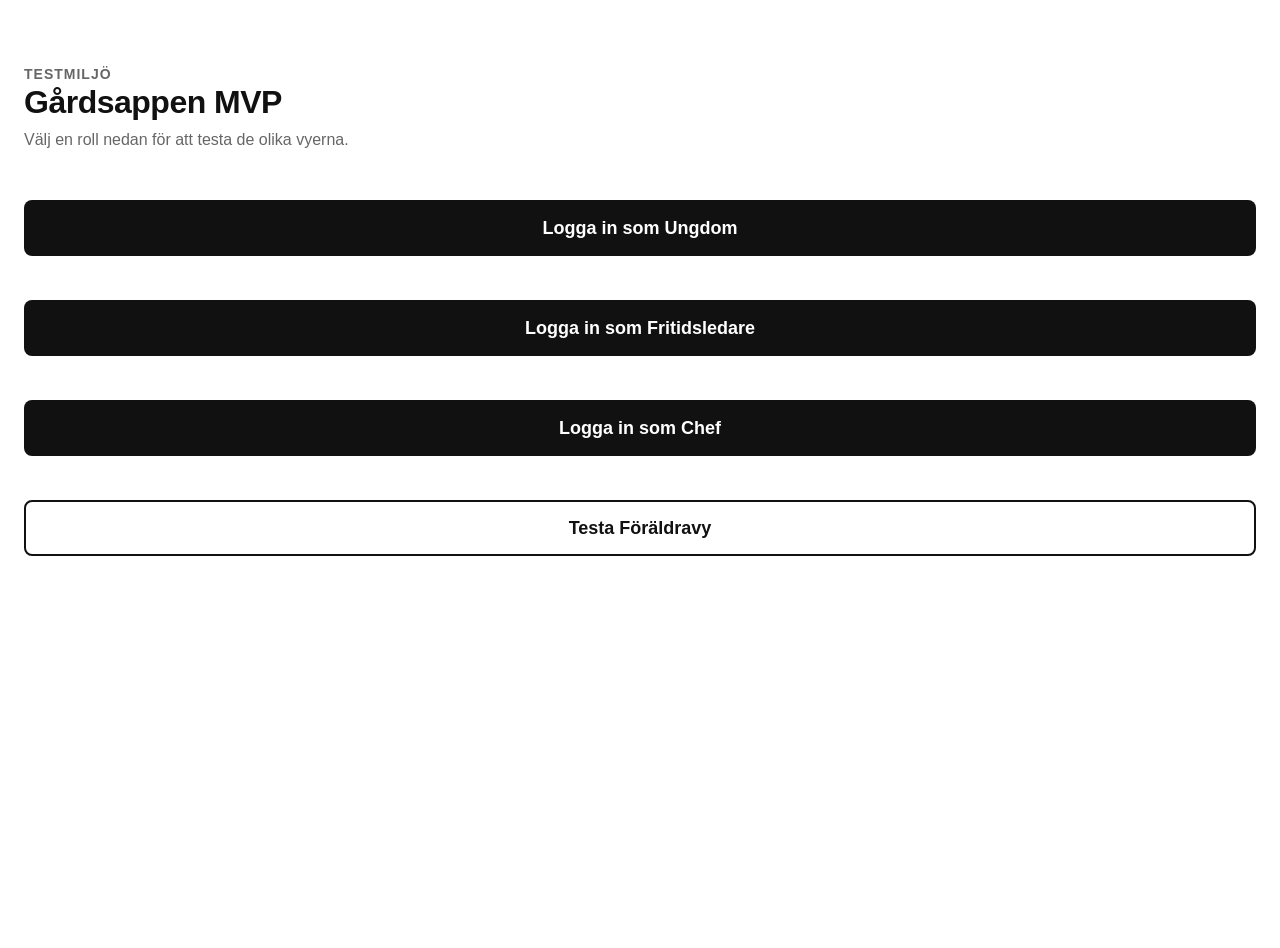
==== demo.html @ 5301cd25 "Update print statement from 'Hello' to 'Goodbye'" ====
<!DOCTYPE html>
<html lang="sv">
<head>
    <meta charset="UTF-8">
    <meta name="viewport" content="width=device-width, initial-scale=1.0, maximum-scale=1.0, user-scalable=no">
    <title>Gårdsappen MVP</title>
    <style>
        /* ==========================================================================
           GRUNDLÄGGANDE RESET OCH TYPOGRAFI (Mattias Handley UX)
           ========================================================================== */
        * {
            box-sizing: border-box;
            margin: 0;
            padding: 0;
            font-family: -apple-system, BlinkMacSystemFont, "Segoe UI", Roboto, Helvetica, Arial, sans-serif;
        }

        body {
            background-color: #ffffff;
            color: #111111;
            padding: 24px;
            -webkit-font-smoothing: antialiased;
            overflow-x: hidden;
        }

        /* Visningshantering */
        .view {
            display: none;
            flex-direction: column;
            gap: 32px;
            min-height: 100vh;
            padding-bottom: 60px;
        }
        .view.active {
            display: flex;
            animation: fadeIn 0.3s ease;
        }
        .hidden {
            display: none !important;
        }

        @keyframes fadeIn {
            from { opacity: 0; transform: translateY(10px); }
            to { opacity: 1; transform: translateY(0); }
        }

        /* Typografi */
        h1 { font-size: 32px; font-weight: 800; letter-spacing: -0.5px; margin-bottom: 8px; line-height: 1.1; }
        h2 { font-size: 20px; font-weight: 700; margin-bottom: 16px; border-bottom: 2px solid #eeeeee; padding-bottom: 8px; }
        h3 { font-size: 18px; font-weight: 700; margin-bottom: 8px; }
        .subtitle { font-size: 14px; color: #666666; text-transform: uppercase; letter-spacing: 1px; font-weight: 600; }
        .text-red { color: #d32f2f; }
        p { line-height: 1.5; }

        /* ==========================================================================
           KOMPONENTER (Knappar, Kort, Piller, Inputs)
           ========================================================================== */
        /* Knappar (Min 48px) */
        .btn {
            width: 100%;
            min-height: 56px;
            font-size: 18px;
            font-weight: 700;
            border-radius: 8px;
            cursor: pointer;
            display: inline-flex;
            align-items: center;
            justify-content: center;
            border: none;
            transition: transform 0.1s;
            margin-bottom: 12px;
        }
        .btn:active { transform: scale(0.98); }
        .btn:disabled { opacity: 0.5; cursor: not-allowed; }
        
        .btn-primary { background-color: #111111; color: #ffffff; }
        .btn-secondary { background-color: transparent; color: #111111; border: 2px solid #111111; }
        .btn-emergency { background-color: #d32f2f; color: #ffffff; min-height: 80px; font-size: 24px; font-weight: 800; letter-spacing: 1px; border-radius: 12px; }
        .btn-small { min-height: 40px; width: auto; padding: 0 16px; font-size: 14px; margin-bottom: 0; }
        .btn-back { background: none; border: none; color: #666; font-size: 14px; font-weight: 700; cursor: pointer; text-align: left; padding: 8px 0; margin-bottom: -16px; min-height: auto; width: auto; display: inline-block; }

        /* Formulär & Inputs */
        .input {
            width: 100%;
            min-height: 56px;
            padding: 0 16px;
            font-size: 16px;
            background-color: #f5f5f5;
            border: none;
            border-radius: 8px;
            margin-bottom: 12px;
            outline: none;
            font-family: inherit;
        }
        textarea.input { padding: 16px; resize: vertical; min-height: 100px; }
        .input:focus { background-color: #eeeeee; }
        
        .form-row { display: flex; gap: 12px; }
        .form-row > * { flex: 1; }

        /* Status Piller */
        .status-pill {
            padding: 6px 12px;
            border-radius: 20px;
            font-size: 12px;
            font-weight: 700;
            text-transform: uppercase;
            letter-spacing: 0.5px;
            display: inline-flex;
            align-items: center;
            justify-content: center;
        }
        .pill-green { background-color: #e8f5e9; color: #2e7d32; }
        .pill-red { background-color: #ffebee; color: #d32f2f; }
        .pill-grey { background-color: #eeeeee; color: #666666; }
        
        /* Grid och listor */
        .info-grid { display: grid; grid-template-columns: 1fr 1fr; gap: 24px; background-color: #f9f9f9; border-radius: 12px; padding: 24px; }
        .info-item { display: flex; flex-direction: column; gap: 4px; }
        .info-label { font-size: 12px; color: #666; text-transform: uppercase; letter-spacing: 0.5px; }
        .info-value { font-size: 16px; font-weight: 600; }

        .clean-list { list-style: none; display: flex; flex-direction: column; }
        .clean-list li { display: flex; justify-content: space-between; align-items: center; padding: 16px 0; border-bottom: 1px solid #eeeeee; }
        .list-title { font-size: 18px; font-weight: 600; }
        .list-meta { font-size: 14px; color: #666; }

        /* Kort */
        .card { border: 2px solid #eeeeee; border-radius: 12px; padding: 24px; margin-bottom: 16px; }
        
        /* Marquee */
        .marquee-container {
            overflow: hidden;
            background: #111;
            color: #fff;
            padding: 12px 0;
            margin: -24px -24px 24px -24px; /* Bryt body-padding */
            font-weight: 600;
        }
        .marquee {
            display: inline-block;
            white-space: nowrap;
            animation: marquee 15s linear infinite;
        }
        @keyframes marquee { 0% { transform: translateX(100vw); } 100% { transform: translateX(-100%); } }

        /* Toast Notiser (Ersätter alert) */
        #toast-container {
            position: fixed;
            top: 20px;
            left: 50%;
            transform: translateX(-50%);
            z-index: 9999;
            display: flex;
            flex-direction: column;
            gap: 10px;
            width: 90%;
            max-width: 400px;
            pointer-events: none;
        }
        .toast {
            background: #111;
            color: #fff;
            padding: 16px;
            border-radius: 8px;
            text-align: center;
            font-weight: 600;
            box-shadow: 0 4px 12px rgba(0,0,0,0.15);
            animation: slideDown 0.3s forwards;
            pointer-events: auto;
        }
        .toast.hide { animation: slideUp 0.3s forwards; }
        @keyframes slideDown { from { transform: translateY(-100%); opacity: 0; } to { transform: translateY(0); opacity: 1; } }
        @keyframes slideUp { from { transform: translateY(0); opacity: 1; } to { transform: translateY(-100%); opacity: 0; } }

        /* Modals */
        .modal-overlay {
            position: fixed; top: 0; left: 0; right: 0; bottom: 0;
            background: rgba(0,0,0,0.8);
            z-index: 1000;
            display: flex; align-items: center; justify-content: center;
            padding: 24px;
        }
        .modal-content {
            background: #fff;
            width: 100%; max-width: 400px;
            border-radius: 12px;
            padding: 24px;
        }

        /* Flytande Varukorg */
        .cart-drawer {
            position: fixed; bottom: 0; left: 0; right: 0;
            background-color: #111111;
            padding: 24px 24px 32px 24px;
            border-radius: 20px 20px 0 0;
            z-index: 100;
            transform: translateY(100%);
            transition: transform 0.3s cubic-bezier(0.16, 1, 0.3, 1);
        }
        .cart-drawer.visible { transform: translateY(0); }

        /* Utrymningsläge */
        .emergency-mode { background-color: #d32f2f; color: white; padding-top: 24px; }
        .emergency-mode h1, .emergency-mode h2, .emergency-mode .subtitle { color: white; border-color: rgba(255,255,255,0.3); }
        .evac-list { background-color: white; border-radius: 12px; overflow: hidden; color: #111; margin-top: 24px; }
        .evac-list li { padding: 24px 16px; border-bottom: 1px solid #eee; cursor: pointer; transition: background-color 0.2s; }
        .evac-list li.safe { background-color: #e8f5e9; color: #2e7d32; text-decoration: line-through; }
        
        /* Stängnings/Öppningsrutin */
        .routine-box { background-color: #f9f9f9; border: 2px solid #111; border-radius: 12px; padding: 24px; margin-bottom: 16px; }
        .checkbox-label { display: flex; align-items: center; gap: 16px; cursor: pointer; width: 100%; font-size: 18px; font-weight: 500; }
        .routine-checkbox { width: 28px; height: 28px; accent-color: #111; flex-shrink: 0; }

    </style>
</head>
<body>

    <!-- Toast Container (Ersätter alert) -->
    <div id="toast-container"></div>

    <!-- QR Modal -->
    <div id="qr-modal" class="modal-overlay hidden">
        <div class="modal-content">
            <h2 style="text-align: center; border: none;">Incheckning QR</h2>
            <p style="text-align: center; margin-bottom: 24px;">Låt ungdomen skanna koden för att checka in/ut.</p>
            <img src="https://placehold.co/300x300/111111/ffffff?text=MOCK+QR" alt="QR Kod" style="width: 100%; height: auto; border-radius: 8px;">
            <button class="btn btn-secondary" style="margin-top: 24px;" onclick="closeModal('qr-modal')">Stäng</button>
        </div>
    </div>

    <!-- ==========================================
         LANDING PAGE (Vy-väljare)
         ========================================== -->
    <main id="view-landing" class="view active">
        <header style="margin-top: 40px; margin-bottom: 16px;">
            <p class="subtitle">Testmiljö</p>
            <h1>Gårdsappen MVP</h1>
            <p style="color: #666; margin-top: 8px;">Välj en roll nedan för att testa de olika vyerna.</p>
        </header>

        <button class="btn btn-primary" onclick="switchView('view-ungdom')">Logga in som Ungdom</button>
        <button class="btn btn-primary" onclick="switchView('view-ledare')">Logga in som Fritidsledare</button>
        <button class="btn btn-primary" onclick="switchView('view-chef')">Logga in som Chef</button>
        <button class="btn btn-secondary" onclick="switchView('view-foralder')">Testa Föräldravy</button>
    </main>

    <!-- ==========================================
         UNGDOMSVY ("Mitt Gårdskort")
         ========================================== -->
    <main id="view-ungdom" class="view" style="padding-bottom: 120px;">
        <div class="marquee-container">
            <div class="marquee">Välkommen till Gårn! Öppet idag till 22:00. Baka pepparkakshus startar 19:00 i caféet.</div>
        </div>

        <button class="btn-back" onclick="switchView('view-landing')">← Byt roll (Gå tillbaka)</button>
        
        <header style="text-align: center; margin-top: 16px;">
            <p class="subtitle">Mitt Gårdskort</p>
            <h1 style="font-size: 40px;">Filip Filipsson</h1>
            <div style="margin-top: 16px;">
                <span class="status-pill pill-green">KORT GODKÄNT</span>
            </div>
        </header>

        <section class="info-grid">
            <div class="info-item">
                <span class="info-label">Ålder</span>
                <span class="info-value">15</span>
            </div>
            <div class="info-item">
                <span class="info-label">Kön</span>
                <span class="info-value">Kille</span>
            </div>
            <div class="info-item" style="grid-column: 1 / -1;">
                <span class="info-label">Allergier & Viktigt att veta</span>
                <span class="info-value text-red">Nötallergi</span>
            </div>
        </section>

        <section>
            <h2>Boka spel & Resurser</h2>
            <div class="card">
                <div style="display: flex; justify-content: space-between; align-items: flex-start; margin-bottom: 16px;">
                    <h3>Biljardbord 1</h3>
                    <span class="status-pill pill-red">Upptagen (sedan 12 min)</span>
                </div>
                <button class="btn btn-secondary" onclick="showToast('Du står nu i kö! Din köplats: 3. Vi plingar när det är din tur.')">Ställ dig i kö</button>
            </div>
            <div class="card">
                <div style="display: flex; justify-content: space-between; align-items: flex-start; margin-bottom: 16px;">
                    <h3>Pingisbord</h3>
                    <span class="status-pill pill-green">Ledig</span>
                </div>
                <button class="btn btn-primary" onclick="showToast('Du har bokat pingisbordet!')">Boka direkt</button>
            </div>
        </section>

        <section>
            <h2>Aktiviteter (Lag)</h2>
            <div class="card">
                <h3>Baka Pepparkakshus</h3>
                <p style="color:#666; margin-bottom:16px;">Ikväll 19:00 • Max 3 per lag</p>
                
                <div id="team-actions" class="form-row">
                    <button class="btn btn-secondary" onclick="document.getElementById('team-actions').classList.add('hidden'); document.getElementById('team-pin-view').classList.remove('hidden'); showToast('Lag Gula Igelkottarna skapat!');">Skapa lag</button>
                    <button class="btn btn-secondary" onclick="document.getElementById('team-actions').classList.add('hidden'); document.getElementById('team-join-view').classList.remove('hidden');">Har pinkod</button>
                </div>
                
                <div id="team-pin-view" class="hidden">
                    <p class="subtitle">Ditt lag är skapat!</p>
                    <p style="font-size: 24px; font-weight: 800; margin: 8px 0;">Gula Igelkottarna</p>
                    <p>Be vänner knappa in pinkod: <strong style="font-size:24px;">4921</strong></p>
                </div>

                <div id="team-join-view" class="hidden">
                    <input type="number" placeholder="Ange 4 siffror" class="input" id="join-pin-input">
                    <button class="btn btn-primary" onclick="showToast('Du är nu med i laget!'); document.getElementById('team-join-view').innerHTML='<p>Du är med i laget!</p>';">Gå med i lag</button>
                </div>
            </div>
        </section>

        <section>
            <h2>Kiosken</h2>
            <ul class="clean-list">
                <li>
                    <div>
                        <div class="list-title">Fanta Exotic</div>
                        <div class="list-meta">15 kr</div>
                    </div>
                    <button class="btn btn-secondary btn-small" onclick="addToCart('Fanta Exotic', 15)">+ Lägg till</button>
                </li>
                <li>
                    <div>
                        <div class="list-title">Pan Pizza</div>
                        <div class="list-meta">25 kr</div>
                    </div>
                    <button class="btn btn-secondary btn-small" onclick="addToCart('Pan Pizza', 25)">+ Lägg till</button>
                </li>
            </ul>
        </section>

        <section>
            <h2>Önskelådan</h2>
            <div class="form-row">
                <input type="text" id="wish-input" placeholder="T.ex. Buldaknudlar" class="input" style="margin-bottom:0;">
                <button class="btn btn-primary" style="margin-bottom:0;" onclick="submitWish()">Önska</button>
            </div>
        </section>

        <!-- Flytande varukorg -->
        <div id="cart-drawer" class="cart-drawer">
            <div style="display: flex; justify-content: space-between; align-items: center; margin-bottom: 16px;">
                <span id="cart-count" style="font-weight: 700; color: #fff;">0 artiklar</span>
                <span id="cart-total" style="font-size: 24px; font-weight: 800; color: #fff;">0 kr</span>
            </div>
            <button class="btn btn-primary" style="background-color: #fff; color: #111;" onclick="checkout()">Öppna Swish</button>
        </div>
    </main>

    <!-- ==========================================
         FRITIDSLEDARVY
         ========================================== -->
    <main id="view-ledare" class="view">
        <button class="btn-back" onclick="switchView('view-landing')">← Byt roll (Gå tillbaka)</button>

        <header style="display: flex; justify-content: space-between; align-items: flex-end;">
            <div>
                <p class="subtitle">Gårn</p>
                <h1 style="margin-bottom: 0;">Fritidsledare</h1>
            </div>
            <button class="btn btn-secondary btn-small" onclick="openModal('qr-modal')">Visa QR</button>
        </header>

        <button class="btn btn-emergency" onclick="switchView('view-utrymning')">NÖDUTRYMNING</button>

        <section>
            <h2>Manuell Incheckning</h2>
            <div class="form-row">
                <input type="text" placeholder="Namn eller nummer" class="input" style="margin-bottom:0;">
                <button class="btn btn-secondary" style="margin-bottom:0;" onclick="showToast('Ungdom incheckad manuellt.')">Checka in</button>
            </div>
        </section>

        <section>
            <div style="display: flex; justify-content: space-between; align-items: baseline; border-bottom: 2px solid #eee; padding-bottom: 8px; margin-bottom: 16px;">
                <h2 style="border: none; margin: 0; padding: 0;">Incheckade just nu</h2>
                <span style="background: #111; color: #fff; padding: 4px 12px; border-radius: 20px; font-weight: bold; font-size: 14px;">3</span>
            </div>
            <ul class="clean-list">
                <li>
                    <div>
                        <div class="list-title">Anna Andersson</div>
                        <div class="list-meta">Incheckad 18:15</div>
                    </div>
                    <button class="btn btn-secondary btn-small" onclick="showToast('Utcheckad.')">Checka ut</button>
                </li>
                <li>
                    <div>
                        <div class="list-title">Erik Eriksson</div>
                        <div class="list-meta">Incheckad 18:40</div>
                    </div>
                    <button class="btn btn-secondary btn-small" onclick="showToast('Utcheckad.')">Checka ut</button>
                </li>
                <li>
                    <div>
                        <div class="list-title">Filip Filipsson <span class="text-red">(Mönsterbrott)</span></div>
                        <div class="list-meta">Incheckad 19:10 (Spring in/ut 4ggr)</div>
                    </div>
                    <button class="btn btn-secondary btn-small" onclick="showToast('Utcheckad.')">Checka ut</button>
                </li>
            </ul>
        </section>

        <section>
            <h2>Stäng av ungdom</h2>
            <div class="card" style="padding: 16px;">
                <input type="text" placeholder="Namn på ungdom" class="input" id="susp-name">
                <textarea placeholder="Obligatorisk anledning..." class="input" id="susp-reason"></textarea>
                <button class="btn btn-secondary text-red" style="border-color:#d32f2f;" onclick="suspendYouth()">Stäng av (Spärra kort)</button>
            </div>
        </section>

        <section>
            <h2>Administration</h2>
            <button class="btn btn-secondary" onclick="toggleSection('admin-push')">Skicka Push-notis</button>
            <div id="admin-push" class="card hidden">
                <textarea placeholder="T.ex. Gårn är stängd ikväll pga sjukdom!" class="input" id="push-msg"></textarea>
                <button class="btn btn-primary" onclick="sendPush()">Skicka till alla</button>
            </div>

            <button class="btn btn-secondary" onclick="toggleSection('admin-activity')">Skapa Aktivitet</button>
            <div id="admin-activity" class="card hidden">
                <input type="text" placeholder="Aktivitetens namn" class="input">
                <div class="form-row">
                    <input type="datetime-local" class="input">
                    <input type="datetime-local" class="input">
                </div>
                <button class="btn btn-primary" onclick="showToast('Aktivitet skapad!'); toggleSection('admin-activity');">Spara Aktivitet</button>
            </div>

            <button class="btn btn-secondary" onclick="toggleSection('admin-kiosk')">Uppdatera Kiosk & Info</button>
            <div id="admin-kiosk" class="card hidden">
                <input type="text" placeholder="Ny text för rullande banner" class="input">
                <button class="btn btn-primary" onclick="showToast('Information uppdaterad!'); toggleSection('admin-kiosk');">Spara Information</button>
            </div>
        </section>

        <section style="margin-top: 32px;">
            <button id="btn-init-open" class="btn btn-secondary" onclick="toggleRoutine('open-routine')">Öppna Gården (Rutin)</button>
            <div id="open-routine" class="routine-box hidden">
                <h2 style="border: none;">Öppningsrutin</h2>
                <ul class="clean-list" style="margin-bottom: 24px;">
                    <li><label class="checkbox-label"><input type="checkbox" class="routine-checkbox open-cb" onchange="checkRoutine('open-cb', 'btn-confirm-open')"> Tänd lampa 1</label></li>
                    <li><label class="checkbox-label"><input type="checkbox" class="routine-checkbox open-cb" onchange="checkRoutine('open-cb', 'btn-confirm-open')"> Gör toast</label></li>
                </ul>
                <button id="btn-confirm-open" class="btn btn-primary" disabled onclick="showToast('Gården är nu öppen!'); toggleRoutine('open-routine');">Klarmarkera & Öppna</button>
            </div>

            <button id="btn-init-close" class="btn btn-secondary text-red" style="border-color:#d32f2f;" onclick="toggleRoutine('close-routine')">Stäng Gården (Rutin)</button>
            <div id="close-routine" class="routine-box hidden">
                <h2 style="border: none;">Stängningsrutin</h2>
                <ul class="clean-list" style="margin-bottom: 24px;">
                    <li><label class="checkbox-label"><input type="checkbox" class="routine-checkbox close-cb" onchange="checkRoutine('close-cb', 'btn-confirm-close')"> Töm papperskorgar</label></li>
                    <li><label class="checkbox-label"><input type="checkbox" class="routine-checkbox close-cb" onchange="checkRoutine('close-cb', 'btn-confirm-close')"> Kontrollera fönster</label></li>
                </ul>
                <button id="btn-confirm-close" class="btn btn-primary" disabled onclick="closeYard()">Alla punkter klara - Stäng</button>
            </div>
        </section>
    </main>

    <!-- ==========================================
         UTRYMNINGSVY (Nödläge)
         ========================================== -->
    <main id="view-utrymning" class="view emergency-mode">
        <header style="text-align: center;">
            <h1 style="font-size: 40px;">UTRYMNING</h1>
            <p class="subtitle" style="color: #ffcccc; font-size: 16px;">Återsamlingsplats: Baksidans parkering</p>
        </header>

        <div style="text-align: center; font-size: 32px; font-weight: 800; margin: 24px 0;">
            <span id="evac-safe-count">0</span> / 3 i säkerhet
        </div>

        <ul class="clean-list evac-list" id="evac-list-ul">
            <li onclick="toggleSafe(this)">
                <span class="list-title">Anna Andersson</span>
            </li>
            <li onclick="toggleSafe(this)">
                <span class="list-title">Erik Eriksson</span>
            </li>
            <li onclick="toggleSafe(this)">
                <span class="list-title">Filip Filipsson</span>
            </li>
        </ul>

        <div style="margin-top: auto; padding-top: 40px;">
            <button class="btn btn-secondary" style="border-color: white; color: white;" onclick="switchView('view-ledare'); showToast('Utrymning avbruten, återgår till normalläge.');">Återgå till normalläge</button>
        </div>
    </main>

    <!-- ==========================================
         CHEFSVY (Superuser)
         ========================================== -->
    <main id="view-chef" class="view">
        <button class="btn-back" onclick="switchView('view-landing')">← Byt roll (Gå tillbaka)</button>
        
        <header>
            <p class="subtitle">Övergripande</p>
            <h1>Hej Chef</h1>
        </header>

        <button class="btn btn-primary" onclick="switchView('view-stats')">Gå till Statistik →</button>

        <section style="margin-top: 24px;">
            <h2>Hantera personal</h2>
            
            <ul class="clean-list" style="margin-bottom: 24px;">
                <li style="flex-direction: column; align-items: flex-start; gap: 12px;">
                    <div style="width: 100%; display: flex; justify-content: space-between;">
                        <div>
                            <div class="list-title">Mattias Handley</div>
                            <div class="list-meta">mattias@exempel.se • 070-1234567</div>
                            <div class="list-meta" style="font-weight:600;">Gårdar: Gårn, Junsele</div>
                        </div>
                        <span class="status-pill pill-green" style="align-self: flex-start;">Aktiv</span>
                    </div>
                    <div class="form-row" style="width:100%;">
                        <button class="btn btn-secondary btn-small" onclick="showToast('Medarbetare pausad (Tjänstledig).')">Pausa</button>
                        <button class="btn btn-secondary btn-small text-red" style="border-color:#d32f2f;" onclick="showToast('Medarbetare borttagen.')">Ta bort</button>
                    </div>
                </li>
            </ul>

            <button class="btn btn-secondary" onclick="toggleSection('admin-add-staff')">+ Lägg till ny medarbetare</button>
            <div id="admin-add-staff" class="card hidden">
                <input type="text" placeholder="Fullständigt namn" class="input">
                <input type="email" placeholder="E-postadress" class="input">
                <input type="tel" placeholder="Mobilnummer" class="input">
                <input type="text" placeholder="Tilldelade Gårdar (t.ex. Gårn)" class="input">
                <button class="btn btn-primary" onclick="showToast('Ny medarbetare tillagd!'); toggleSection('admin-add-staff');">Spara medarbetare</button>
            </div>
        </section>
    </main>

    <!-- ==========================================
         STATISTIKVY
         ========================================== -->
    <main id="view-stats" class="view">
        <button class="btn-back" onclick="switchView('view-chef')">← Tillbaka till Chefsvy</button>
        
        <header>
            <p class="subtitle">Analys</p>
            <h1>Statistik</h1>
        </header>

        <section class="card" style="background:#f9f9f9; border-color:#111;">
            <h3>Filter</h3>
            <select class="input" onchange="showToast('Filtrerar datum...')">
                <option>Idag</option>
                <option>Igår</option>
                <option>Veckan</option>
                <option>Månaden</option>
                <option>Eget intervall...</option>
            </select>
            <select class="input" onchange="showToast('Filtrerar gård...')">
                <option>Alla Gårdar</option>
                <option>Gårn</option>
                <option>Junsele</option>
            </select>
        </section>

        <section class="info-grid">
            <div class="info-item" style="grid-column: 1 / -1;">
                <span class="info-value" style="font-size: 48px;">142</span>
                <span class="info-label">Totalt antal besökare</span>
            </div>
            <div class="info-item">
                <span class="info-value" style="font-size: 24px;">45%</span>
                <span class="info-label">Tjejer</span>
            </div>
            <div class="info-item">
                <span class="info-value" style="font-size: 24px;">55%</span>
                <span class="info-label">Killar</span>
            </div>
            <div class="info-item" style="grid-column: 1 / -1;">
                <span class="info-value" style="font-size: 24px;">14.5 år</span>
                <span class="info-label">Snittålder</span>
            </div>
        </section>
    </main>

    <!-- ==========================================
         FÖRÄLDRAVY (Simulerad)
         ========================================== -->
    <main id="view-foralder" class="view">
        <button class="btn-back" onclick="switchView('view-landing')">← Byt roll (Gå tillbaka)</button>
        
        <header style="margin-top: 40px; margin-bottom: 24px;">
            <p class="subtitle">Godkännande av Gårdskort</p>
            <h1>Till vårdnadshavare</h1>
        </header>

        <div class="card" style="border-color:#111;">
            <p style="font-size: 18px; margin-bottom: 24px;">
                Ditt barn, <strong>Filip Filipsson</strong>, har ansökt om Gårdskort på Gårn.
            </p>
            <button class="btn btn-primary" onclick="showToast('Tack! Gårdskortet är nu godkänt.'); setTimeout(()=>switchView('view-landing'), 1500);">Godkänn via SMS/BankID</button>
            <button class="btn btn-secondary text-red" style="border-color: #d32f2f;" onclick="showToast('Du har nekat begäran.'); setTimeout(()=>switchView('view-landing'), 1500);">Neka</button>
        </div>
    </main>

    <!-- ==========================================
         JAVASCRIPT LOGIK
         ========================================== -->
    <script>
        // 1. Toast Notiser (Ersätter alert)
        function showToast(message) {
            const container = document.getElementById('toast-container');
            const toast = document.createElement('div');
            toast.className = 'toast';
            toast.innerText = message;
            container.appendChild(toast);
            
            setTimeout(() => {
                toast.classList.add('hide');
                setTimeout(() => toast.remove(), 300);
            }, 3000);
        }

        // 2. Ruting (Byta Vy)
        function switchView(viewId) {
            document.querySelectorAll('.view').forEach(view => view.classList.remove('active'));
            document.getElementById(viewId).classList.add('active');
            window.scrollTo(0, 0);
        }

        // 3. Modals & Toggles
        function openModal(id) { document.getElementById(id).classList.remove('hidden'); }
        function closeModal(id) { document.getElementById(id).classList.add('hidden'); }
        function toggleSection(id) {
            const el = document.getElementById(id);
            if(el.classList.contains('hidden')) el.classList.remove('hidden');
            else el.classList.add('hidden');
        }

        // 4. Kiosk & Önskelåda (Ungdom)
        let cart = [];
        let cartTotal = 0;

        function addToCart(itemName, price) {
            cart.push({name: itemName, price: price});
            cartTotal += price;
            
            document.getElementById('cart-count').innerText = `${cart.length} artikel${cart.length > 1 ? 'ar' : ''}`;
            document.getElementById('cart-total').innerText = `${cartTotal} kr`;
            document.getElementById('cart-drawer').classList.add('visible');
            showToast(`${itemName} tillagd i varukorgen.`);
        }

        function checkout() {
            showToast(`Öppnar Swish för att betala ${cartTotal} kr...`);
            cart = [];
            cartTotal = 0;
            document.getElementById('cart-drawer').classList.remove('visible');
        }

        function submitWish() {
            const input = document.getElementById('wish-input');
            if(input.value.trim() === '') return;
            showToast(`Ditt önskemål "${input.value}" har skickats till ledarna!`);
            input.value = '';
        }

        // 5. Avstängning (Ledare)
        function suspendYouth() {
            const name = document.getElementById('susp-name').value;
            const reason = document.getElementById('susp-reason').value;
            if(!name || !reason) {
                showToast("Du måste ange både namn och anledning för avstängningen.");
                return;
            }
            showToast(`${name} är nu spärrad. Anledning: ${reason}`);
            document.getElementById('susp-name').value = '';
            document.getElementById('susp-reason').value = '';
        }

        // 6. Push-notiser (Ledare)
        function sendPush() {
            const msg = document.getElementById('push-msg').value;
            if(!msg) return;
            showToast("Push-notis skickas till alla ungdomar!");
            document.getElementById('push-msg').value = '';
            toggleSection('admin-push');
        }

        // 7. Utrymningslogik (Ledare)
        let safeCount = 0;
        function toggleSafe(element) {
            if (element.classList.contains('safe')) {
                element.classList.remove('safe');
                safeCount--;
            } else {
                element.classList.add('safe');
                safeCount++;
                // Flytta markerade till botten av listan (UX-krav)
                element.parentElement.appendChild(element);
            }
            document.getElementById('evac-safe-count').innerText = safeCount;
        }

        // 8. Stängnings/Öppningsrutin (Ledare)
        function toggleRoutine(routineId) {
            const routineBox = document.getElementById(routineId);
            if (routineBox.classList.contains('hidden')) {
                routineBox.classList.remove('hidden');
                // Nollställ checkboxar
                const cbs = routineBox.querySelectorAll('.routine-checkbox');
                cbs.forEach(cb => cb.checked = false);
                checkRoutine(cbs[0].classList.contains('open-cb') ? 'open-cb' : 'close-cb', 
                             routineId === 'open-routine' ? 'btn-confirm-open' : 'btn-confirm-close');
            } else {
                routineBox.classList.add('hidden');
            }
        }

        function checkRoutine(checkboxClass, buttonId) {
            const checkboxes = Array.from(document.querySelectorAll(`.${checkboxClass}`));
            if(checkboxes.length === 0) return;
            const allChecked = checkboxes.every(cb => cb.checked);
            document.getElementById(buttonId).disabled = !allChecked;
        }

        function closeYard() {
            showToast('Alla listor är rensade. Gården är stängd!');
            toggleRoutine('close-routine'); 
            setTimeout(() => switchView('view-landing'), 2000);
        }
    </script>
  <script>
    // Fångar upp URL-parametrar från landningssidan och hoppar direkt till vald vy
    window.addEventListener('DOMContentLoaded', () => {
        const urlParams = new URLSearchParams(window.location.search);
        const role = urlParams.get('role');
        
        if (role === 'ungdom') switchView('view-ungdom');
        if (role === 'ledare') switchView('view-ledare');
        if (role === 'chef') switchView('view-chef');
        if (role === 'foralder') switchView('view-foralder');
    });
</script>
</body>
</html>
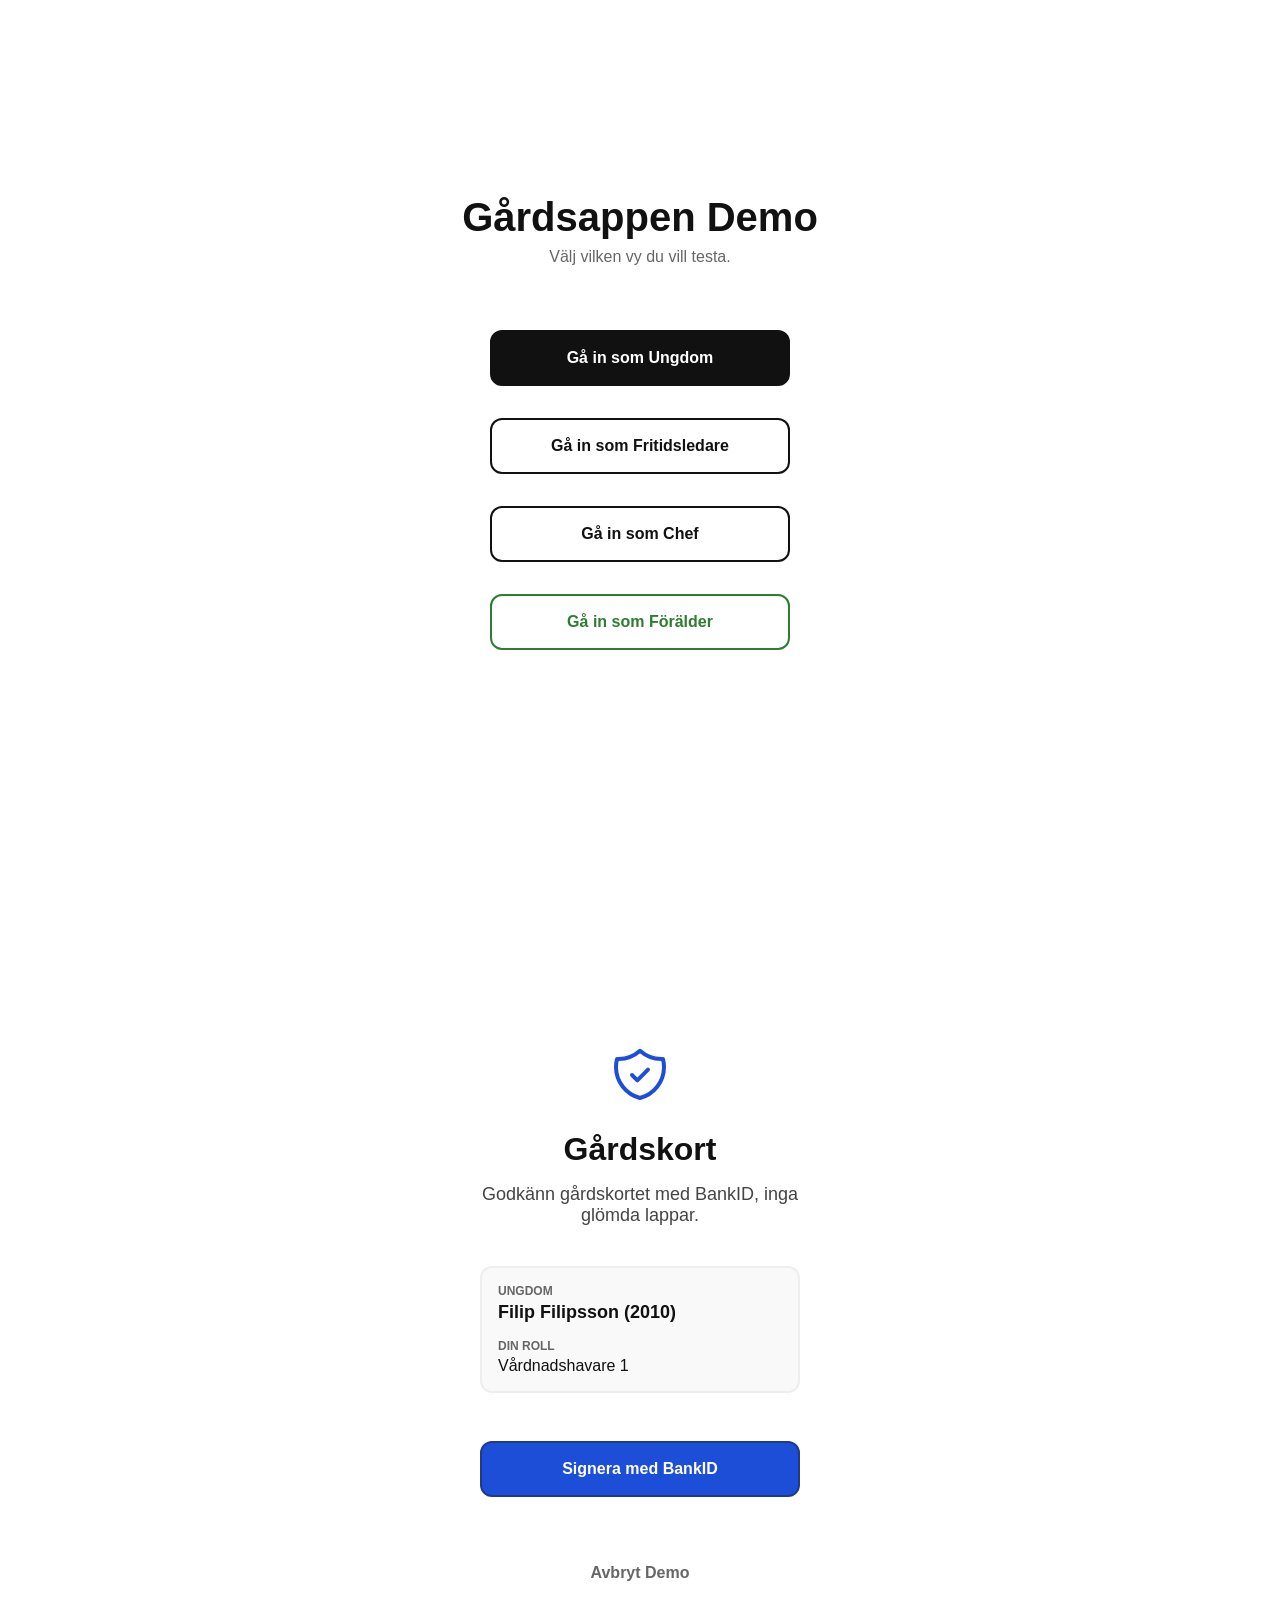
==== commit 569f29e3: "Update print statement from 'Hello' to 'Goodbye'" ====
--- a/demo.html
+++ b/demo.html
@@ -2,752 +2,368 @@
 <html lang="sv">
 <head>
     <meta charset="UTF-8">
-    <meta name="viewport" content="width=device-width, initial-scale=1.0, maximum-scale=1.0, user-scalable=no">
-    <title>Gårdsappen MVP</title>
+    <meta name="viewport" content="width=device-width, initial-scale=1.0">
+    <title>Gårdsappen Demo</title>
     <style>
-        /* ==========================================================================
-           GRUNDLÄGGANDE RESET OCH TYPOGRAFI (Mattias Handley UX)
-           ========================================================================== */
-        * {
-            box-sizing: border-box;
-            margin: 0;
-            padding: 0;
-            font-family: -apple-system, BlinkMacSystemFont, "Segoe UI", Roboto, Helvetica, Arial, sans-serif;
-        }
-
-        body {
-            background-color: #ffffff;
-            color: #111111;
-            padding: 24px;
-            -webkit-font-smoothing: antialiased;
-            overflow-x: hidden;
-        }
-
-        /* Visningshantering */
-        .view {
-            display: none;
-            flex-direction: column;
-            gap: 32px;
-            min-height: 100vh;
-            padding-bottom: 60px;
-        }
-        .view.active {
-            display: flex;
-            animation: fadeIn 0.3s ease;
-        }
-        .hidden {
-            display: none !important;
-        }
-
-        @keyframes fadeIn {
-            from { opacity: 0; transform: translateY(10px); }
-            to { opacity: 1; transform: translateY(0); }
-        }
-
-        /* Typografi */
-        h1 { font-size: 32px; font-weight: 800; letter-spacing: -0.5px; margin-bottom: 8px; line-height: 1.1; }
-        h2 { font-size: 20px; font-weight: 700; margin-bottom: 16px; border-bottom: 2px solid #eeeeee; padding-bottom: 8px; }
-        h3 { font-size: 18px; font-weight: 700; margin-bottom: 8px; }
-        .subtitle { font-size: 14px; color: #666666; text-transform: uppercase; letter-spacing: 1px; font-weight: 600; }
-        .text-red { color: #d32f2f; }
-        p { line-height: 1.5; }
-
-        /* ==========================================================================
-           KOMPONENTER (Knappar, Kort, Piller, Inputs)
-           ========================================================================== */
-        /* Knappar (Min 48px) */
-        .btn {
-            width: 100%;
-            min-height: 56px;
-            font-size: 18px;
-            font-weight: 700;
-            border-radius: 8px;
-            cursor: pointer;
-            display: inline-flex;
-            align-items: center;
-            justify-content: center;
-            border: none;
-            transition: transform 0.1s;
-            margin-bottom: 12px;
-        }
-        .btn:active { transform: scale(0.98); }
-        .btn:disabled { opacity: 0.5; cursor: not-allowed; }
-        
-        .btn-primary { background-color: #111111; color: #ffffff; }
-        .btn-secondary { background-color: transparent; color: #111111; border: 2px solid #111111; }
-        .btn-emergency { background-color: #d32f2f; color: #ffffff; min-height: 80px; font-size: 24px; font-weight: 800; letter-spacing: 1px; border-radius: 12px; }
-        .btn-small { min-height: 40px; width: auto; padding: 0 16px; font-size: 14px; margin-bottom: 0; }
-        .btn-back { background: none; border: none; color: #666; font-size: 14px; font-weight: 700; cursor: pointer; text-align: left; padding: 8px 0; margin-bottom: -16px; min-height: auto; width: auto; display: inline-block; }
-
-        /* Formulär & Inputs */
-        .input {
-            width: 100%;
-            min-height: 56px;
-            padding: 0 16px;
-            font-size: 16px;
-            background-color: #f5f5f5;
-            border: none;
-            border-radius: 8px;
-            margin-bottom: 12px;
-            outline: none;
-            font-family: inherit;
-        }
-        textarea.input { padding: 16px; resize: vertical; min-height: 100px; }
-        .input:focus { background-color: #eeeeee; }
-        
-        .form-row { display: flex; gap: 12px; }
-        .form-row > * { flex: 1; }
-
-        /* Status Piller */
-        .status-pill {
-            padding: 6px 12px;
-            border-radius: 20px;
-            font-size: 12px;
-            font-weight: 700;
-            text-transform: uppercase;
-            letter-spacing: 0.5px;
-            display: inline-flex;
-            align-items: center;
-            justify-content: center;
-        }
-        .pill-green { background-color: #e8f5e9; color: #2e7d32; }
-        .pill-red { background-color: #ffebee; color: #d32f2f; }
-        .pill-grey { background-color: #eeeeee; color: #666666; }
-        
-        /* Grid och listor */
-        .info-grid { display: grid; grid-template-columns: 1fr 1fr; gap: 24px; background-color: #f9f9f9; border-radius: 12px; padding: 24px; }
-        .info-item { display: flex; flex-direction: column; gap: 4px; }
-        .info-label { font-size: 12px; color: #666; text-transform: uppercase; letter-spacing: 0.5px; }
-        .info-value { font-size: 16px; font-weight: 600; }
-
-        .clean-list { list-style: none; display: flex; flex-direction: column; }
-        .clean-list li { display: flex; justify-content: space-between; align-items: center; padding: 16px 0; border-bottom: 1px solid #eeeeee; }
-        .list-title { font-size: 18px; font-weight: 600; }
-        .list-meta { font-size: 14px; color: #666; }
-
-        /* Kort */
-        .card { border: 2px solid #eeeeee; border-radius: 12px; padding: 24px; margin-bottom: 16px; }
-        
-        /* Marquee */
-        .marquee-container {
-            overflow: hidden;
-            background: #111;
-            color: #fff;
-            padding: 12px 0;
-            margin: -24px -24px 24px -24px; /* Bryt body-padding */
-            font-weight: 600;
-        }
-        .marquee {
-            display: inline-block;
-            white-space: nowrap;
-            animation: marquee 15s linear infinite;
-        }
+        /* Mattias Handley UX - Clean, crisp, high contrast */
+        * { box-sizing: border-box; margin: 0; padding: 0; font-family: -apple-system, BlinkMacSystemFont, "Segoe UI", Roboto, Helvetica, Arial, sans-serif; }
+        body { background-color: #ffffff; color: #111111; -webkit-font-smoothing: antialiased; }
+        
+        /* Ruting */
+        .view { display: none; min-height: 100vh; padding: 24px 16px; padding-bottom: 80px; }
+        .view.active { display: block; }
+        .hidden { display: none !important; }
+        
+        /* Header & Typografi */
+        .clean-header { margin-bottom: 32px; }
+        .clean-header h1 { font-size: 32px; font-weight: 900; letter-spacing: -0.5px; line-height: 1.1; }
+        .subtitle { font-size: 14px; font-weight: 600; color: #666; text-transform: uppercase; letter-spacing: 1px; margin-top: 4px; }
+        
+        /* Knappar */
+        button { font-family: inherit; cursor: pointer; transition: transform 0.1s; }
+        button:active { transform: scale(0.98); }
+        .btn-primary { width: 100%; min-height: 56px; background-color: #111; color: #fff; font-size: 16px; font-weight: 700; border: 2px solid #111; border-radius: 12px; margin-top: 16px; }
+        .btn-secondary { width: 100%; min-height: 56px; background-color: transparent; color: #111; font-size: 16px; font-weight: 700; border: 2px solid #111; border-radius: 12px; margin-top: 16px; }
+        .btn-danger { width: 100%; min-height: 56px; background-color: #d32f2f; color: #fff; font-size: 16px; font-weight: 700; border: 2px solid #d32f2f; border-radius: 12px; margin-top: 16px; }
+        .btn-emergency { width: 100%; min-height: 80px; background-color: #d32f2f; color: #fff; font-size: 24px; font-weight: 900; letter-spacing: 2px; border: none; border-radius: 16px; margin-top: 24px; box-shadow: 0 4px 0 #b71c1c; }
+        .btn-emergency:active { transform: translateY(4px); box-shadow: 0 0 0 #b71c1c; }
+        
+        /* Formulär & Listor */
+        .form-group { margin-bottom: 24px; }
+        label { display: block; font-size: 12px; font-weight: 700; text-transform: uppercase; color: #666; margin-bottom: 8px; letter-spacing: 0.5px; }
+        input, select, textarea { width: 100%; min-height: 56px; padding: 16px; font-size: 16px; font-weight: 500; border: 2px solid #eeeeee; border-radius: 12px; background-color: #f9f9f9; outline: none; transition: border-color 0.2s; }
+        input:focus, select:focus, textarea:focus { border-color: #111; background-color: #fff; }
+        
+        .clean-list { list-style: none; }
+        .clean-list li { display: flex; justify-content: space-between; align-items: center; padding: 16px 0; border-bottom: 2px solid #f5f5f5; }
+        .visitor-name { font-size: 18px; font-weight: 700; }
+        .visitor-meta { font-size: 14px; font-weight: 500; color: #666; margin-top: 2px; }
+        
+        /* Gårdskort UI */
+        .status-pill { display: inline-flex; align-items: center; justify-content: center; padding: 8px 16px; border-radius: 20px; font-size: 14px; font-weight: 800; text-transform: uppercase; letter-spacing: 0.5px; }
+        .status-approved { background-color: #e8f5e9; color: #2e7d32; }
+        
+        /* Rullande Banner */
+        .info-marquee { background-color: #111; color: #fff; padding: 12px 0; font-weight: 700; text-transform: uppercase; letter-spacing: 1px; font-size: 12px; white-space: nowrap; overflow: hidden; position: fixed; top: 0; left: 0; width: 100%; z-index: 100; }
+        .marquee-content { display: inline-block; animation: marquee 15s linear infinite; }
         @keyframes marquee { 0% { transform: translateX(100vw); } 100% { transform: translateX(-100%); } }
 
-        /* Toast Notiser (Ersätter alert) */
-        #toast-container {
-            position: fixed;
-            top: 20px;
-            left: 50%;
-            transform: translateX(-50%);
-            z-index: 9999;
-            display: flex;
-            flex-direction: column;
-            gap: 10px;
-            width: 90%;
-            max-width: 400px;
-            pointer-events: none;
-        }
-        .toast {
-            background: #111;
-            color: #fff;
-            padding: 16px;
-            border-radius: 8px;
-            text-align: center;
-            font-weight: 600;
-            box-shadow: 0 4px 12px rgba(0,0,0,0.15);
-            animation: slideDown 0.3s forwards;
-            pointer-events: auto;
-        }
-        .toast.hide { animation: slideUp 0.3s forwards; }
-        @keyframes slideDown { from { transform: translateY(-100%); opacity: 0; } to { transform: translateY(0); opacity: 1; } }
-        @keyframes slideUp { from { transform: translateY(0); opacity: 1; } to { transform: translateY(-100%); opacity: 0; } }
-
-        /* Modals */
-        .modal-overlay {
-            position: fixed; top: 0; left: 0; right: 0; bottom: 0;
-            background: rgba(0,0,0,0.8);
-            z-index: 1000;
-            display: flex; align-items: center; justify-content: center;
-            padding: 24px;
-        }
-        .modal-content {
-            background: #fff;
-            width: 100%; max-width: 400px;
-            border-radius: 12px;
-            padding: 24px;
-        }
-
-        /* Flytande Varukorg */
-        .cart-drawer {
-            position: fixed; bottom: 0; left: 0; right: 0;
-            background-color: #111111;
-            padding: 24px 24px 32px 24px;
-            border-radius: 20px 20px 0 0;
-            z-index: 100;
-            transform: translateY(100%);
-            transition: transform 0.3s cubic-bezier(0.16, 1, 0.3, 1);
-        }
-        .cart-drawer.visible { transform: translateY(0); }
-
-        /* Utrymningsläge */
-        .emergency-mode { background-color: #d32f2f; color: white; padding-top: 24px; }
-        .emergency-mode h1, .emergency-mode h2, .emergency-mode .subtitle { color: white; border-color: rgba(255,255,255,0.3); }
-        .evac-list { background-color: white; border-radius: 12px; overflow: hidden; color: #111; margin-top: 24px; }
-        .evac-list li { padding: 24px 16px; border-bottom: 1px solid #eee; cursor: pointer; transition: background-color 0.2s; }
-        .evac-list li.safe { background-color: #e8f5e9; color: #2e7d32; text-decoration: line-through; }
-        
-        /* Stängnings/Öppningsrutin */
-        .routine-box { background-color: #f9f9f9; border: 2px solid #111; border-radius: 12px; padding: 24px; margin-bottom: 16px; }
-        .checkbox-label { display: flex; align-items: center; gap: 16px; cursor: pointer; width: 100%; font-size: 18px; font-weight: 500; }
-        .routine-checkbox { width: 28px; height: 28px; accent-color: #111; flex-shrink: 0; }
-
+        /* Toast Notifications (Inga alerts!) */
+        #toast { position: fixed; top: -100px; left: 50%; transform: translateX(-50%); background-color: #111; color: white; padding: 16px 24px; border-radius: 30px; font-weight: 700; z-index: 9999; transition: top 0.3s cubic-bezier(0.175, 0.885, 0.32, 1.275); box-shadow: 0 4px 12px rgba(0,0,0,0.15); }
+        #toast.show { top: 24px; }
     </style>
 </head>
 <body>
-
-    <!-- Toast Container (Ersätter alert) -->
-    <div id="toast-container"></div>
-
-    <!-- QR Modal -->
-    <div id="qr-modal" class="modal-overlay hidden">
-        <div class="modal-content">
-            <h2 style="text-align: center; border: none;">Incheckning QR</h2>
-            <p style="text-align: center; margin-bottom: 24px;">Låt ungdomen skanna koden för att checka in/ut.</p>
-            <img src="https://placehold.co/300x300/111111/ffffff?text=MOCK+QR" alt="QR Kod" style="width: 100%; height: auto; border-radius: 8px;">
-            <button class="btn btn-secondary" style="margin-top: 24px;" onclick="closeModal('qr-modal')">Stäng</button>
-        </div>
-    </div>
-
-    <!-- ==========================================
-         LANDING PAGE (Vy-väljare)
-         ========================================== -->
-    <main id="view-landing" class="view active">
-        <header style="margin-top: 40px; margin-bottom: 16px;">
-            <p class="subtitle">Testmiljö</p>
-            <h1>Gårdsappen MVP</h1>
-            <p style="color: #666; margin-top: 8px;">Välj en roll nedan för att testa de olika vyerna.</p>
+    
+    <!-- Global Toast Notis -->
+    <div id="toast">Uppdaterad!</div>
+
+    <!-- VY: LANDNING (Val av roll för demo) -->
+    <main id="view-start" class="view active" style="display: flex; flex-direction: column; justify-content: center; align-items: center; text-align: center;">
+        <h1 style="font-size: 40px; font-weight: 900; margin-bottom: 8px;">Gårdsappen Demo</h1>
+        <p style="color: #666; font-weight: 500; margin-bottom: 48px;">Välj vilken vy du vill testa.</p>
+        
+        <div style="width: 100%; max-width: 300px; display: flex; flex-direction: column; gap: 16px;">
+            <button class="btn-primary" onclick="switchView('view-ungdom')">Gå in som Ungdom</button>
+            <button class="btn-secondary" onclick="switchView('view-ledare')">Gå in som Fritidsledare</button>
+            <button class="btn-secondary" onclick="switchView('view-chef')">Gå in som Chef</button>
+            <button class="btn-secondary" style="border-color: #2e7d32; color: #2e7d32;" onclick="switchView('view-foralder')">Gå in som Förälder</button>
+        </div>
+    </main>
+
+    <!-- VY: UNGDOM -->
+    <main id="view-ungdom" class="view" style="padding-top: 60px;">
+        <div class="info-marquee">
+            <div class="marquee-content" id="ungdom-banner">VÄLKOMMEN TILL GÅRN! ÖPPET TILL 22:00 IKVÄLL • 20:00 STARTAR FIFA-TURNERINGEN</div>
+        </div>
+
+        <header class="clean-header" style="text-align: center; margin-bottom: 40px;">
+            <p class="subtitle">Digitalt Gårdskort</p>
+            <h1 style="font-size: 40px; margin-top: 8px;">Filip Filipsson</h1>
+            <div class="status-pill status-approved" style="margin-top: 16px;">KORT GODKÄNT</div>
+            <p style="font-size: 14px; font-weight: 700; color: #d32f2f; margin-top: 16px;">Allergi: Jordnötter</p>
         </header>
 
-        <button class="btn btn-primary" onclick="switchView('view-ungdom')">Logga in som Ungdom</button>
-        <button class="btn btn-primary" onclick="switchView('view-ledare')">Logga in som Fritidsledare</button>
-        <button class="btn btn-primary" onclick="switchView('view-chef')">Logga in som Chef</button>
-        <button class="btn btn-secondary" onclick="switchView('view-foralder')">Testa Föräldravy</button>
-    </main>
-
-    <!-- ==========================================
-         UNGDOMSVY ("Mitt Gårdskort")
-         ========================================== -->
-    <main id="view-ungdom" class="view" style="padding-bottom: 120px;">
-        <div class="marquee-container">
-            <div class="marquee">Välkommen till Gårn! Öppet idag till 22:00. Baka pepparkakshus startar 19:00 i caféet.</div>
-        </div>
-
-        <button class="btn-back" onclick="switchView('view-landing')">← Byt roll (Gå tillbaka)</button>
-        
-        <header style="text-align: center; margin-top: 16px;">
-            <p class="subtitle">Mitt Gårdskort</p>
-            <h1 style="font-size: 40px;">Filip Filipsson</h1>
-            <div style="margin-top: 16px;">
-                <span class="status-pill pill-green">KORT GODKÄNT</span>
-            </div>
+        <!-- Resurser & Kö -->
+        <section style="margin-bottom: 40px;">
+            <h2 style="font-size: 20px; font-weight: 800; border-bottom: 2px solid #eee; padding-bottom: 8px; margin-bottom: 16px;">Boka Spel</h2>
+            
+            <div style="border: 2px solid #eee; border-radius: 12px; padding: 16px; margin-bottom: 16px;">
+                <div style="display: flex; justify-content: space-between; align-items: center;">
+                    <h3 style="font-size: 18px; font-weight: 700;">Biljardbord 1</h3>
+                    <span style="background: #e8f5e9; color: #2e7d32; padding: 4px 8px; border-radius: 8px; font-size: 12px; font-weight: 800;">LEDIGT</span>
+                </div>
+                <button class="btn-primary" style="min-height: 48px;" onclick="showToast('Du står nu i kö!')">Ställ dig i kö</button>
+            </div>
+
+            <div style="border: 2px solid #eee; border-radius: 12px; padding: 16px;">
+                <div style="display: flex; justify-content: space-between; align-items: center;">
+                    <h3 style="font-size: 18px; font-weight: 700;">PS5 (Fifa)</h3>
+                    <span style="background: #ffebee; color: #d32f2f; padding: 4px 8px; border-radius: 8px; font-size: 12px; font-weight: 800;">UPPTAGEN (14 MIN)</span>
+                </div>
+                <button class="btn-secondary" style="min-height: 48px;" onclick="showToast('Du är nr 2 i kön')">Ställ dig i kö</button>
+            </div>
+        </section>
+
+        <!-- Lag & Aktiviteter -->
+        <section style="margin-bottom: 40px;">
+            <h2 style="font-size: 20px; font-weight: 800; border-bottom: 2px solid #eee; padding-bottom: 8px; margin-bottom: 16px;">Aktuellt</h2>
+            <div style="background: #f9f9f9; border-radius: 12px; padding: 16px;">
+                <h3 style="font-size: 18px; font-weight: 700; margin-bottom: 4px;">Fifa Turnering</h3>
+                <p style="font-size: 14px; color: #666; margin-bottom: 16px;">Ikväll 20:00 • Max 2 per lag</p>
+                <div style="display: flex; gap: 8px;">
+                    <button class="btn-primary" style="margin-top: 0; flex: 1;" onclick="showToast('Lag skapat! Koden är 8472')">Skapa lag</button>
+                    <button class="btn-secondary" style="margin-top: 0; flex: 1;" onclick="showToast('Ange pinkod för att gå med')">Har pinkod</button>
+                </div>
+            </div>
+        </section>
+
+        <!-- Kiosk & Önskemål -->
+        <section>
+            <h2 style="font-size: 20px; font-weight: 800; border-bottom: 2px solid #eee; padding-bottom: 8px; margin-bottom: 16px;">Kiosken</h2>
+            <ul class="clean-list" style="margin-bottom: 24px;">
+                <li>
+                    <div>
+                        <div class="visitor-name">Fanta Exotic</div>
+                        <div class="visitor-meta">15 kr</div>
+                    </div>
+                    <button class="btn-secondary" style="width: auto; min-height: 40px; padding: 0 16px; margin-top: 0;" onclick="showToast('Tillagd i korgen')">+ Lägg till</button>
+                </li>
+            </ul>
+            
+            <div style="background: #111; color: white; padding: 16px; border-radius: 12px;">
+                <h3 style="font-size: 16px; font-weight: 700; margin-bottom: 8px;">Saknar du något?</h3>
+                <div style="display: flex; gap: 8px;">
+                    <input type="text" placeholder="Önska vara..." style="background: #333; color: white; border: none; min-height: 48px; flex: 2;">
+                    <button class="btn-primary" style="background: white; color: black; margin-top: 0; flex: 1; min-height: 48px;" onclick="showToast('Önskemål skickat till ledarna!')">Önska</button>
+                </div>
+            </div>
+        </section>
+        
+        <button class="btn-secondary" style="margin-top: 48px; border: none; color: #666;" onclick="switchView('view-start')">Avbryt Demo</button>
+    </main>
+
+    <!-- VY: FRITIDSLEDARE -->
+    <main id="view-ledare" class="view">
+        <header class="clean-header" style="display: flex; justify-content: space-between; align-items: flex-end;">
+            <div>
+                <p class="subtitle">Gårn</p>
+                <h1 style="font-size: 32px;">Hej Ledare</h1>
+            </div>
+            <!-- QR Skanner Knapp -->
+            <button style="background: none; border: none; padding: 8px;" onclick="showToast('Öppnar kameran för att skanna ungdomens kort...')">
+                <svg width="32" height="32" viewBox="0 0 24 24" fill="none" stroke="#111" stroke-width="2"><rect x="3" y="3" width="18" height="18" rx="2" ry="2"></rect><path d="M7 7h.01M17 7h.01M7 17h.01M17 17h.01"></path></svg>
+            </button>
         </header>
 
-        <section class="info-grid">
-            <div class="info-item">
-                <span class="info-label">Ålder</span>
-                <span class="info-value">15</span>
-            </div>
-            <div class="info-item">
-                <span class="info-label">Kön</span>
-                <span class="info-value">Kille</span>
-            </div>
-            <div class="info-item" style="grid-column: 1 / -1;">
-                <span class="info-label">Allergier & Viktigt att veta</span>
-                <span class="info-value text-red">Nötallergi</span>
-            </div>
-        </section>
-
-        <section>
-            <h2>Boka spel & Resurser</h2>
-            <div class="card">
-                <div style="display: flex; justify-content: space-between; align-items: flex-start; margin-bottom: 16px;">
-                    <h3>Biljardbord 1</h3>
-                    <span class="status-pill pill-red">Upptagen (sedan 12 min)</span>
-                </div>
-                <button class="btn btn-secondary" onclick="showToast('Du står nu i kö! Din köplats: 3. Vi plingar när det är din tur.')">Ställ dig i kö</button>
-            </div>
-            <div class="card">
-                <div style="display: flex; justify-content: space-between; align-items: flex-start; margin-bottom: 16px;">
-                    <h3>Pingisbord</h3>
-                    <span class="status-pill pill-green">Ledig</span>
-                </div>
-                <button class="btn btn-primary" onclick="showToast('Du har bokat pingisbordet!')">Boka direkt</button>
-            </div>
-        </section>
-
-        <section>
-            <h2>Aktiviteter (Lag)</h2>
-            <div class="card">
-                <h3>Baka Pepparkakshus</h3>
-                <p style="color:#666; margin-bottom:16px;">Ikväll 19:00 • Max 3 per lag</p>
-                
-                <div id="team-actions" class="form-row">
-                    <button class="btn btn-secondary" onclick="document.getElementById('team-actions').classList.add('hidden'); document.getElementById('team-pin-view').classList.remove('hidden'); showToast('Lag Gula Igelkottarna skapat!');">Skapa lag</button>
-                    <button class="btn btn-secondary" onclick="document.getElementById('team-actions').classList.add('hidden'); document.getElementById('team-join-view').classList.remove('hidden');">Har pinkod</button>
-                </div>
-                
-                <div id="team-pin-view" class="hidden">
-                    <p class="subtitle">Ditt lag är skapat!</p>
-                    <p style="font-size: 24px; font-weight: 800; margin: 8px 0;">Gula Igelkottarna</p>
-                    <p>Be vänner knappa in pinkod: <strong style="font-size:24px;">4921</strong></p>
-                </div>
-
-                <div id="team-join-view" class="hidden">
-                    <input type="number" placeholder="Ange 4 siffror" class="input" id="join-pin-input">
-                    <button class="btn btn-primary" onclick="showToast('Du är nu med i laget!'); document.getElementById('team-join-view').innerHTML='<p>Du är med i laget!</p>';">Gå med i lag</button>
-                </div>
-            </div>
-        </section>
-
-        <section>
-            <h2>Kiosken</h2>
+        <button class="btn-emergency" onclick="startEmergency()">NÖDUTRYMNING</button>
+
+        <div style="display: grid; grid-template-columns: 1fr 1fr; gap: 12px; margin-top: 24px;">
+            <button class="btn-secondary" style="margin-top: 0;" onclick="showToast('Visar din QR-kod så ungdomar kan checka in själva')">Visa min QR</button>
+            <button class="btn-secondary" style="margin-top: 0;" onclick="showToast('Manuell incheckningslista öppnad')">Manuell Incheck</button>
+        </div>
+
+        <section style="margin-top: 40px;">
+            <div style="display: flex; justify-content: space-between; align-items: baseline; border-bottom: 2px solid #eee; padding-bottom: 8px; margin-bottom: 16px;">
+                <h2 style="font-size: 18px; font-weight: 800;">Incheckade just nu</h2>
+                <span style="background: #111; color: #fff; padding: 4px 12px; border-radius: 20px; font-weight: 700;">2</span>
+            </div>
+            
             <ul class="clean-list">
                 <li>
                     <div>
-                        <div class="list-title">Fanta Exotic</div>
-                        <div class="list-meta">15 kr</div>
-                    </div>
-                    <button class="btn btn-secondary btn-small" onclick="addToCart('Fanta Exotic', 15)">+ Lägg till</button>
+                        <div class="visitor-name">Filip Filipsson</div>
+                        <div class="visitor-meta">Incheckad 18:42</div>
+                    </div>
+                    <button style="background:none; border:none; color: #d32f2f; font-weight: 700;" onclick="showToast('Avstängningsmeny öppnad för Filip')">Stäng av</button>
                 </li>
                 <li>
                     <div>
-                        <div class="list-title">Pan Pizza</div>
-                        <div class="list-meta">25 kr</div>
-                    </div>
-                    <button class="btn btn-secondary btn-small" onclick="addToCart('Pan Pizza', 25)">+ Lägg till</button>
+                        <div class="visitor-name">Anna Andersson</div>
+                        <div class="visitor-meta">Incheckad 19:15</div>
+                    </div>
+                    <button style="background:none; border:none; color: #d32f2f; font-weight: 700;" onclick="showToast('Avstängningsmeny öppnad för Anna')">Stäng av</button>
                 </li>
             </ul>
         </section>
 
-        <section>
-            <h2>Önskelådan</h2>
-            <div class="form-row">
-                <input type="text" id="wish-input" placeholder="T.ex. Buldaknudlar" class="input" style="margin-bottom:0;">
-                <button class="btn btn-primary" style="margin-bottom:0;" onclick="submitWish()">Önska</button>
-            </div>
-        </section>
-
-        <!-- Flytande varukorg -->
-        <div id="cart-drawer" class="cart-drawer">
-            <div style="display: flex; justify-content: space-between; align-items: center; margin-bottom: 16px;">
-                <span id="cart-count" style="font-weight: 700; color: #fff;">0 artiklar</span>
-                <span id="cart-total" style="font-size: 24px; font-weight: 800; color: #fff;">0 kr</span>
-            </div>
-            <button class="btn btn-primary" style="background-color: #fff; color: #111;" onclick="checkout()">Öppna Swish</button>
-        </div>
-    </main>
-
-    <!-- ==========================================
-         FRITIDSLEDARVY
-         ========================================== -->
-    <main id="view-ledare" class="view">
-        <button class="btn-back" onclick="switchView('view-landing')">← Byt roll (Gå tillbaka)</button>
-
-        <header style="display: flex; justify-content: space-between; align-items: flex-end;">
-            <div>
-                <p class="subtitle">Gårn</p>
-                <h1 style="margin-bottom: 0;">Fritidsledare</h1>
-            </div>
-            <button class="btn btn-secondary btn-small" onclick="openModal('qr-modal')">Visa QR</button>
+        <!-- Kiosk och Banner hantering separerad -->
+        <section style="margin-top: 40px;">
+            <h2 style="font-size: 18px; font-weight: 800; border-bottom: 2px solid #eee; padding-bottom: 8px; margin-bottom: 16px;">Hantera Gården</h2>
+            <div style="display: flex; flex-direction: column; gap: 12px;">
+                <button class="btn-secondary" style="margin-top: 0; text-align: left; padding: 0 16px;" onclick="showToast('Kioskhanterare öppnad. Här kan du ändra utbud och priser.')">Hantera Kiosken</button>
+                <button class="btn-secondary" style="margin-top: 0; text-align: left; padding: 0 16px;" onclick="showToast('Skriv ny text för informationsbannern som rullar i ungdomsvyn')">Uppdatera Info-banner (Ungdomsvy)</button>
+                <button class="btn-secondary" style="margin-top: 0; text-align: left; padding: 0 16px;" onclick="showToast('Formulär för att skapa ny aktivitet öppnat')">Skapa Aktivitet</button>
+            </div>
+        </section>
+
+        <section style="margin-top: 40px; background: #f9f9f9; padding: 24px; border-radius: 12px; border: 2px solid #111;">
+            <h2 style="font-size: 20px; font-weight: 800; margin-bottom: 16px;">Stängningsrutin</h2>
+            <ul class="clean-list" style="margin-bottom: 24px;">
+                <li style="border-bottom: 1px solid #ccc;"><label style="width: 100%; display: flex; align-items: center; gap: 16px; font-size: 18px; cursor: pointer; margin: 0;"><input type="checkbox" style="width: 24px; min-height: 24px;"> Töm papperskorgar</label></li>
+                <li style="border-bottom: 1px solid #ccc;"><label style="width: 100%; display: flex; align-items: center; gap: 16px; font-size: 18px; cursor: pointer; margin: 0;"><input type="checkbox" style="width: 24px; min-height: 24px;"> Lås nödutgångar</label></li>
+            </ul>
+            <button class="btn-primary" onclick="showToast('Gården stängd! Alla utloggade och köer rensade.')">Alla punkter klara - Stäng Gården</button>
+        </section>
+
+        <button class="btn-secondary" style="margin-top: 48px; border: none; color: #666;" onclick="switchView('view-start')">Avbryt Demo</button>
+    </main>
+
+    <!-- VY: CHEF -->
+    <main id="view-chef" class="view">
+        <header class="clean-header">
+            <p class="subtitle">Överblick</p>
+            <h1 style="font-size: 32px;">Statistik & Personal</h1>
         </header>
 
-        <button class="btn btn-emergency" onclick="switchView('view-utrymning')">NÖDUTRYMNING</button>
-
-        <section>
-            <h2>Manuell Incheckning</h2>
-            <div class="form-row">
-                <input type="text" placeholder="Namn eller nummer" class="input" style="margin-bottom:0;">
-                <button class="btn btn-secondary" style="margin-bottom:0;" onclick="showToast('Ungdom incheckad manuellt.')">Checka in</button>
-            </div>
-        </section>
+        <div style="display: flex; gap: 8px; margin-bottom: 24px; overflow-x: auto; padding-bottom: 8px;">
+            <button class="btn-primary" style="margin-top: 0; min-height: 40px; width: auto; padding: 0 16px; border-radius: 20px;">Denna vecka</button>
+            <button class="btn-secondary" style="margin-top: 0; min-height: 40px; width: auto; padding: 0 16px; border-radius: 20px;" onclick="showToast('Filtrerar på förra månaden')">Förra månaden</button>
+            <button class="btn-secondary" style="margin-top: 0; min-height: 40px; width: auto; padding: 0 16px; border-radius: 20px;" onclick="showToast('Välj specifikt datumintervall')">Välj datum...</button>
+        </div>
+
+        <div style="grid-template-columns: 1fr 1fr; display: grid; gap: 16px; margin-bottom: 40px;">
+            <div style="border: 2px solid #111; border-radius: 12px; padding: 24px; text-center;">
+                <p style="font-size: 40px; font-weight: 900; line-height: 1;">412</p>
+                <p style="font-size: 12px; font-weight: 700; text-transform: uppercase; color: #666; margin-top: 8px;">Besökare totalt</p>
+            </div>
+            <div style="border: 2px solid #111; border-radius: 12px; padding: 24px; text-center;">
+                <p style="font-size: 40px; font-weight: 900; line-height: 1;">4</p>
+                <p style="font-size: 12px; font-weight: 700; text-transform: uppercase; color: #666; margin-top: 8px;">Aktiva Gårdar</p>
+            </div>
+        </div>
 
         <section>
             <div style="display: flex; justify-content: space-between; align-items: baseline; border-bottom: 2px solid #eee; padding-bottom: 8px; margin-bottom: 16px;">
-                <h2 style="border: none; margin: 0; padding: 0;">Incheckade just nu</h2>
-                <span style="background: #111; color: #fff; padding: 4px 12px; border-radius: 20px; font-weight: bold; font-size: 14px;">3</span>
-            </div>
+                <h2 style="font-size: 18px; font-weight: 800;">Personalhantering</h2>
+                <button style="background:none; border:none; color: #2e7d32; font-weight: 700;" onclick="showToast('Formulär för Namn, E-post, Mobil och Gårdar öppnat.')">+ Lägg till</button>
+            </div>
+            
             <ul class="clean-list">
                 <li>
                     <div>
-                        <div class="list-title">Anna Andersson</div>
-                        <div class="list-meta">Incheckad 18:15</div>
-                    </div>
-                    <button class="btn btn-secondary btn-small" onclick="showToast('Utcheckad.')">Checka ut</button>
-                </li>
-                <li>
-                    <div>
-                        <div class="list-title">Erik Eriksson</div>
-                        <div class="list-meta">Incheckad 18:40</div>
-                    </div>
-                    <button class="btn btn-secondary btn-small" onclick="showToast('Utcheckad.')">Checka ut</button>
-                </li>
-                <li>
-                    <div>
-                        <div class="list-title">Filip Filipsson <span class="text-red">(Mönsterbrott)</span></div>
-                        <div class="list-meta">Incheckad 19:10 (Spring in/ut 4ggr)</div>
-                    </div>
-                    <button class="btn btn-secondary btn-small" onclick="showToast('Utcheckad.')">Checka ut</button>
+                        <div class="visitor-name">Sara Svensson</div>
+                        <div class="visitor-meta">Fritidsledare • Gårn</div>
+                    </div>
+                    <div style="display: flex; gap: 12px;">
+                        <button style="background:none; border:none; font-weight: 700; font-size: 14px;" onclick="showToast('Sara är nu pausad (tjänstledig/vikarie). Hon kan inte logga in.')">Pausa</button>
+                        <button style="background:none; border:none; color: #d32f2f; font-weight: 700; font-size: 14px;" onclick="showToast('Bekräfta: Vill du radera Sara helt från systemet?')">Ta bort</button>
+                    </div>
                 </li>
             </ul>
         </section>
-
-        <section>
-            <h2>Stäng av ungdom</h2>
-            <div class="card" style="padding: 16px;">
-                <input type="text" placeholder="Namn på ungdom" class="input" id="susp-name">
-                <textarea placeholder="Obligatorisk anledning..." class="input" id="susp-reason"></textarea>
-                <button class="btn btn-secondary text-red" style="border-color:#d32f2f;" onclick="suspendYouth()">Stäng av (Spärra kort)</button>
-            </div>
-        </section>
-
-        <section>
-            <h2>Administration</h2>
-            <button class="btn btn-secondary" onclick="toggleSection('admin-push')">Skicka Push-notis</button>
-            <div id="admin-push" class="card hidden">
-                <textarea placeholder="T.ex. Gårn är stängd ikväll pga sjukdom!" class="input" id="push-msg"></textarea>
-                <button class="btn btn-primary" onclick="sendPush()">Skicka till alla</button>
-            </div>
-
-            <button class="btn btn-secondary" onclick="toggleSection('admin-activity')">Skapa Aktivitet</button>
-            <div id="admin-activity" class="card hidden">
-                <input type="text" placeholder="Aktivitetens namn" class="input">
-                <div class="form-row">
-                    <input type="datetime-local" class="input">
-                    <input type="datetime-local" class="input">
-                </div>
-                <button class="btn btn-primary" onclick="showToast('Aktivitet skapad!'); toggleSection('admin-activity');">Spara Aktivitet</button>
-            </div>
-
-            <button class="btn btn-secondary" onclick="toggleSection('admin-kiosk')">Uppdatera Kiosk & Info</button>
-            <div id="admin-kiosk" class="card hidden">
-                <input type="text" placeholder="Ny text för rullande banner" class="input">
-                <button class="btn btn-primary" onclick="showToast('Information uppdaterad!'); toggleSection('admin-kiosk');">Spara Information</button>
-            </div>
-        </section>
-
-        <section style="margin-top: 32px;">
-            <button id="btn-init-open" class="btn btn-secondary" onclick="toggleRoutine('open-routine')">Öppna Gården (Rutin)</button>
-            <div id="open-routine" class="routine-box hidden">
-                <h2 style="border: none;">Öppningsrutin</h2>
-                <ul class="clean-list" style="margin-bottom: 24px;">
-                    <li><label class="checkbox-label"><input type="checkbox" class="routine-checkbox open-cb" onchange="checkRoutine('open-cb', 'btn-confirm-open')"> Tänd lampa 1</label></li>
-                    <li><label class="checkbox-label"><input type="checkbox" class="routine-checkbox open-cb" onchange="checkRoutine('open-cb', 'btn-confirm-open')"> Gör toast</label></li>
-                </ul>
-                <button id="btn-confirm-open" class="btn btn-primary" disabled onclick="showToast('Gården är nu öppen!'); toggleRoutine('open-routine');">Klarmarkera & Öppna</button>
-            </div>
-
-            <button id="btn-init-close" class="btn btn-secondary text-red" style="border-color:#d32f2f;" onclick="toggleRoutine('close-routine')">Stäng Gården (Rutin)</button>
-            <div id="close-routine" class="routine-box hidden">
-                <h2 style="border: none;">Stängningsrutin</h2>
-                <ul class="clean-list" style="margin-bottom: 24px;">
-                    <li><label class="checkbox-label"><input type="checkbox" class="routine-checkbox close-cb" onchange="checkRoutine('close-cb', 'btn-confirm-close')"> Töm papperskorgar</label></li>
-                    <li><label class="checkbox-label"><input type="checkbox" class="routine-checkbox close-cb" onchange="checkRoutine('close-cb', 'btn-confirm-close')"> Kontrollera fönster</label></li>
-                </ul>
-                <button id="btn-confirm-close" class="btn btn-primary" disabled onclick="closeYard()">Alla punkter klara - Stäng</button>
-            </div>
-        </section>
-    </main>
-
-    <!-- ==========================================
-         UTRYMNINGSVY (Nödläge)
-         ========================================== -->
-    <main id="view-utrymning" class="view emergency-mode">
-        <header style="text-align: center;">
-            <h1 style="font-size: 40px;">UTRYMNING</h1>
-            <p class="subtitle" style="color: #ffcccc; font-size: 16px;">Återsamlingsplats: Baksidans parkering</p>
+        
+        <button class="btn-secondary" style="margin-top: 48px; border: none; color: #666;" onclick="switchView('view-start')">Avbryt Demo</button>
+    </main>
+
+    <!-- VY: FÖRÄLDER -->
+    <main id="view-foralder" class="view" style="display: flex; flex-direction: column; justify-content: center; align-items: center; text-align: center;">
+        <!-- BankID inspirerad sköld-ikon -->
+        <svg class="w-16 h-16 text-blue-600 mb-6" style="width: 64px; height: 64px; color: #1d4ed8; margin-bottom: 24px;" fill="none" stroke="currentColor" stroke-width="1.5" viewBox="0 0 24 24"><path stroke-linecap="round" stroke-linejoin="round" d="M9 12l2 2 4-4m5.618-4.016A11.955 11.955 0 0112 2.944a11.955 11.955 0 01-8.618 3.04A12.02 12.02 0 003 9c0 5.591 3.824 10.29 9 11.622 5.176-1.332 9-6.03 9-11.622 0-1.042-.133-2.052-.382-3.016z"></path></svg>
+        
+        <h1 style="font-size: 32px; font-weight: 900; margin-bottom: 16px;">Gårdskort</h1>
+        <p style="font-size: 18px; color: #444; font-weight: 500; margin-bottom: 40px; max-width: 320px;">
+            Godkänn gårdskortet med BankID, inga glömda lappar.
+        </p>
+
+        <div style="width: 100%; max-width: 320px; text-align: left; background: #f9f9f9; padding: 16px; border-radius: 12px; margin-bottom: 32px; border: 2px solid #eee;">
+            <p style="font-size: 12px; font-weight: 700; text-transform: uppercase; color: #666; margin-bottom: 4px;">Ungdom</p>
+            <p style="font-size: 18px; font-weight: 700; margin-bottom: 16px;">Filip Filipsson (2010)</p>
+            <p style="font-size: 12px; font-weight: 700; text-transform: uppercase; color: #666; margin-bottom: 4px;">Din roll</p>
+            <p style="font-size: 16px; font-weight: 500;">Vårdnadshavare 1</p>
+        </div>
+
+        <button class="btn-primary" style="background-color: #1d4ed8; border-color: #1e3a8a; max-width: 320px;" onclick="showToast('Gårdskortet är nu digitalt signerat och giltigt!')">Signera med BankID</button>
+        
+        <button class="btn-secondary" style="margin-top: 48px; border: none; color: #666;" onclick="switchView('view-start')">Avbryt Demo</button>
+    </main>
+
+    <!-- VY: UTRYMNING (Låst skärm för ledare) -->
+    <main id="view-utrymning" class="view" style="background-color: #d32f2f; color: white;">
+        <header style="text-align: center; margin-bottom: 32px;">
+            <h1 style="font-size: 40px; font-weight: 900; line-height: 1;">UTRYMNING</h1>
+            <p style="font-size: 16px; font-weight: 700; margin-top: 8px; color: #ffcccc;">Återsamlingsplats: Baksidan</p>
         </header>
 
-        <div style="text-align: center; font-size: 32px; font-weight: 800; margin: 24px 0;">
-            <span id="evac-safe-count">0</span> / 3 i säkerhet
-        </div>
-
-        <ul class="clean-list evac-list" id="evac-list-ul">
-            <li onclick="toggleSafe(this)">
-                <span class="list-title">Anna Andersson</span>
+        <div style="text-align: center; margin-bottom: 32px;">
+            <p style="font-size: 48px; font-weight: 900;"><span id="evac-safe">0</span> / 2</p>
+            <p style="font-size: 14px; font-weight: 700; text-transform: uppercase; letter-spacing: 1px;">I säkerhet</p>
+        </div>
+
+        <ul class="clean-list" style="background: white; color: #111; border-radius: 16px; overflow: hidden;" id="evac-list">
+            <!-- Stora klickytor för stressade situationer -->
+            <li style="padding: 24px 16px; cursor: pointer; border-bottom: 1px solid #eee;" onclick="toggleSafe(this)">
+                <span style="font-size: 20px; font-weight: 800;">Filip Filipsson</span>
             </li>
-            <li onclick="toggleSafe(this)">
-                <span class="list-title">Erik Eriksson</span>
-            </li>
-            <li onclick="toggleSafe(this)">
-                <span class="list-title">Filip Filipsson</span>
+            <li style="padding: 24px 16px; cursor: pointer; border-bottom: 1px solid #eee;" onclick="toggleSafe(this)">
+                <span style="font-size: 20px; font-weight: 800;">Anna Andersson</span>
             </li>
         </ul>
 
-        <div style="margin-top: auto; padding-top: 40px;">
-            <button class="btn btn-secondary" style="border-color: white; color: white;" onclick="switchView('view-ledare'); showToast('Utrymning avbruten, återgår till normalläge.');">Återgå till normalläge</button>
-        </div>
-    </main>
-
-    <!-- ==========================================
-         CHEFSVY (Superuser)
-         ========================================== -->
-    <main id="view-chef" class="view">
-        <button class="btn-back" onclick="switchView('view-landing')">← Byt roll (Gå tillbaka)</button>
-        
-        <header>
-            <p class="subtitle">Övergripande</p>
-            <h1>Hej Chef</h1>
-        </header>
-
-        <button class="btn btn-primary" onclick="switchView('view-stats')">Gå till Statistik →</button>
-
-        <section style="margin-top: 24px;">
-            <h2>Hantera personal</h2>
-            
-            <ul class="clean-list" style="margin-bottom: 24px;">
-                <li style="flex-direction: column; align-items: flex-start; gap: 12px;">
-                    <div style="width: 100%; display: flex; justify-content: space-between;">
-                        <div>
-                            <div class="list-title">Mattias Handley</div>
-                            <div class="list-meta">mattias@exempel.se • 070-1234567</div>
-                            <div class="list-meta" style="font-weight:600;">Gårdar: Gårn, Junsele</div>
-                        </div>
-                        <span class="status-pill pill-green" style="align-self: flex-start;">Aktiv</span>
-                    </div>
-                    <div class="form-row" style="width:100%;">
-                        <button class="btn btn-secondary btn-small" onclick="showToast('Medarbetare pausad (Tjänstledig).')">Pausa</button>
-                        <button class="btn btn-secondary btn-small text-red" style="border-color:#d32f2f;" onclick="showToast('Medarbetare borttagen.')">Ta bort</button>
-                    </div>
-                </li>
-            </ul>
-
-            <button class="btn btn-secondary" onclick="toggleSection('admin-add-staff')">+ Lägg till ny medarbetare</button>
-            <div id="admin-add-staff" class="card hidden">
-                <input type="text" placeholder="Fullständigt namn" class="input">
-                <input type="email" placeholder="E-postadress" class="input">
-                <input type="tel" placeholder="Mobilnummer" class="input">
-                <input type="text" placeholder="Tilldelade Gårdar (t.ex. Gårn)" class="input">
-                <button class="btn btn-primary" onclick="showToast('Ny medarbetare tillagd!'); toggleSection('admin-add-staff');">Spara medarbetare</button>
-            </div>
-        </section>
-    </main>
-
-    <!-- ==========================================
-         STATISTIKVY
-         ========================================== -->
-    <main id="view-stats" class="view">
-        <button class="btn-back" onclick="switchView('view-chef')">← Tillbaka till Chefsvy</button>
-        
-        <header>
-            <p class="subtitle">Analys</p>
-            <h1>Statistik</h1>
-        </header>
-
-        <section class="card" style="background:#f9f9f9; border-color:#111;">
-            <h3>Filter</h3>
-            <select class="input" onchange="showToast('Filtrerar datum...')">
-                <option>Idag</option>
-                <option>Igår</option>
-                <option>Veckan</option>
-                <option>Månaden</option>
-                <option>Eget intervall...</option>
-            </select>
-            <select class="input" onchange="showToast('Filtrerar gård...')">
-                <option>Alla Gårdar</option>
-                <option>Gårn</option>
-                <option>Junsele</option>
-            </select>
-        </section>
-
-        <section class="info-grid">
-            <div class="info-item" style="grid-column: 1 / -1;">
-                <span class="info-value" style="font-size: 48px;">142</span>
-                <span class="info-label">Totalt antal besökare</span>
-            </div>
-            <div class="info-item">
-                <span class="info-value" style="font-size: 24px;">45%</span>
-                <span class="info-label">Tjejer</span>
-            </div>
-            <div class="info-item">
-                <span class="info-value" style="font-size: 24px;">55%</span>
-                <span class="info-label">Killar</span>
-            </div>
-            <div class="info-item" style="grid-column: 1 / -1;">
-                <span class="info-value" style="font-size: 24px;">14.5 år</span>
-                <span class="info-label">Snittålder</span>
-            </div>
-        </section>
-    </main>
-
-    <!-- ==========================================
-         FÖRÄLDRAVY (Simulerad)
-         ========================================== -->
-    <main id="view-foralder" class="view">
-        <button class="btn-back" onclick="switchView('view-landing')">← Byt roll (Gå tillbaka)</button>
-        
-        <header style="margin-top: 40px; margin-bottom: 24px;">
-            <p class="subtitle">Godkännande av Gårdskort</p>
-            <h1>Till vårdnadshavare</h1>
-        </header>
-
-        <div class="card" style="border-color:#111;">
-            <p style="font-size: 18px; margin-bottom: 24px;">
-                Ditt barn, <strong>Filip Filipsson</strong>, har ansökt om Gårdskort på Gårn.
-            </p>
-            <button class="btn btn-primary" onclick="showToast('Tack! Gårdskortet är nu godkänt.'); setTimeout(()=>switchView('view-landing'), 1500);">Godkänn via SMS/BankID</button>
-            <button class="btn btn-secondary text-red" style="border-color: #d32f2f;" onclick="showToast('Du har nekat begäran.'); setTimeout(()=>switchView('view-landing'), 1500);">Neka</button>
-        </div>
-    </main>
-
-    <!-- ==========================================
-         JAVASCRIPT LOGIK
-         ========================================== -->
+        <button class="btn-secondary" style="color: white; border-color: white; margin-top: 40px;" onclick="switchView('view-ledare')">Återgå till normalläge</button>
+    </main>
+
     <script>
-        // 1. Toast Notiser (Ersätter alert)
-        function showToast(message) {
-            const container = document.getElementById('toast-container');
-            const toast = document.createElement('div');
-            toast.className = 'toast';
-            toast.innerText = message;
-            container.appendChild(toast);
-            
-            setTimeout(() => {
-                toast.classList.add('hide');
-                setTimeout(() => toast.remove(), 300);
-            }, 3000);
-        }
-
-        // 2. Ruting (Byta Vy)
+        // Hanterar vy-byten via URL eller knappar
         function switchView(viewId) {
-            document.querySelectorAll('.view').forEach(view => view.classList.remove('active'));
+            document.querySelectorAll('.view').forEach(v => v.classList.remove('active'));
             document.getElementById(viewId).classList.add('active');
             window.scrollTo(0, 0);
         }
 
-        // 3. Modals & Toggles
-        function openModal(id) { document.getElementById(id).classList.remove('hidden'); }
-        function closeModal(id) { document.getElementById(id).classList.add('hidden'); }
-        function toggleSection(id) {
-            const el = document.getElementById(id);
-            if(el.classList.contains('hidden')) el.classList.remove('hidden');
-            else el.classList.add('hidden');
+        // Fångar upp URL-parametrar från landningssidan och hoppar direkt till vald vy
+        window.addEventListener('DOMContentLoaded', () => {
+            const urlParams = new URLSearchParams(window.location.search);
+            const role = urlParams.get('role');
+            
+            if (role === 'ungdom') switchView('view-ungdom');
+            if (role === 'ledare') switchView('view-ledare');
+            if (role === 'chef') switchView('view-chef');
+            if (role === 'foralder') switchView('view-foralder');
+        });
+
+        // Toast-system (Ersätter alert)
+        function showToast(message) {
+            const toast = document.getElementById('toast');
+            toast.textContent = message;
+            toast.classList.add('show');
+            setTimeout(() => { toast.classList.remove('show'); }, 3000);
         }
 
-        // 4. Kiosk & Önskelåda (Ungdom)
-        let cart = [];
-        let cartTotal = 0;
-
-        function addToCart(itemName, price) {
-            cart.push({name: itemName, price: price});
-            cartTotal += price;
-            
-            document.getElementById('cart-count').innerText = `${cart.length} artikel${cart.length > 1 ? 'ar' : ''}`;
-            document.getElementById('cart-total').innerText = `${cartTotal} kr`;
-            document.getElementById('cart-drawer').classList.add('visible');
-            showToast(`${itemName} tillagd i varukorgen.`);
+        // Nödutrymning Logik
+        function startEmergency() {
+            switchView('view-utrymning');
+            // Återställ listan
+            document.getElementById('evac-safe').textContent = "0";
+            document.querySelectorAll('#evac-list li').forEach(li => {
+                li.style.backgroundColor = "white";
+                li.style.color = "#111";
+                li.style.textDecoration = "none";
+                li.dataset.safe = "false";
+            });
         }
 
-        function checkout() {
-            showToast(`Öppnar Swish för att betala ${cartTotal} kr...`);
-            cart = [];
-            cartTotal = 0;
-            document.getElementById('cart-drawer').classList.remove('visible');
-        }
-
-        function submitWish() {
-            const input = document.getElementById('wish-input');
-            if(input.value.trim() === '') return;
-            showToast(`Ditt önskemål "${input.value}" har skickats till ledarna!`);
-            input.value = '';
-        }
-
-        // 5. Avstängning (Ledare)
-        function suspendYouth() {
-            const name = document.getElementById('susp-name').value;
-            const reason = document.getElementById('susp-reason').value;
-            if(!name || !reason) {
-                showToast("Du måste ange både namn och anledning för avstängningen.");
-                return;
+        function toggleSafe(element) {
+            const isSafe = element.dataset.safe === "true";
+            let currentSafe = parseInt(document.getElementById('evac-safe').textContent);
+
+            if (!isSafe) {
+                element.style.backgroundColor = "#e8f5e9";
+                element.style.color = "#2e7d32";
+                element.style.textDecoration = "line-through";
+                element.dataset.safe = "true";
+                currentSafe++;
+                // Flytta till botten av listan
+                element.parentNode.appendChild(element);
+            } else {
+                element.style.backgroundColor = "white";
+                element.style.color = "#111";
+                element.style.textDecoration = "none";
+                element.dataset.safe = "false";
+                currentSafe--;
             }
-            showToast(`${name} är nu spärrad. Anledning: ${reason}`);
-            document.getElementById('susp-name').value = '';
-            document.getElementById('susp-reason').value = '';
-        }
-
-        // 6. Push-notiser (Ledare)
-        function sendPush() {
-            const msg = document.getElementById('push-msg').value;
-            if(!msg) return;
-            showToast("Push-notis skickas till alla ungdomar!");
-            document.getElementById('push-msg').value = '';
-            toggleSection('admin-push');
-        }
-
-        // 7. Utrymningslogik (Ledare)
-        let safeCount = 0;
-        function toggleSafe(element) {
-            if (element.classList.contains('safe')) {
-                element.classList.remove('safe');
-                safeCount--;
-            } else {
-                element.classList.add('safe');
-                safeCount++;
-                // Flytta markerade till botten av listan (UX-krav)
-                element.parentElement.appendChild(element);
-            }
-            document.getElementById('evac-safe-count').innerText = safeCount;
-        }
-
-        // 8. Stängnings/Öppningsrutin (Ledare)
-        function toggleRoutine(routineId) {
-            const routineBox = document.getElementById(routineId);
-            if (routineBox.classList.contains('hidden')) {
-                routineBox.classList.remove('hidden');
-                // Nollställ checkboxar
-                const cbs = routineBox.querySelectorAll('.routine-checkbox');
-                cbs.forEach(cb => cb.checked = false);
-                checkRoutine(cbs[0].classList.contains('open-cb') ? 'open-cb' : 'close-cb', 
-                             routineId === 'open-routine' ? 'btn-confirm-open' : 'btn-confirm-close');
-            } else {
-                routineBox.classList.add('hidden');
-            }
-        }
-
-        function checkRoutine(checkboxClass, buttonId) {
-            const checkboxes = Array.from(document.querySelectorAll(`.${checkboxClass}`));
-            if(checkboxes.length === 0) return;
-            const allChecked = checkboxes.every(cb => cb.checked);
-            document.getElementById(buttonId).disabled = !allChecked;
-        }
-
-        function closeYard() {
-            showToast('Alla listor är rensade. Gården är stängd!');
-            toggleRoutine('close-routine'); 
-            setTimeout(() => switchView('view-landing'), 2000);
+            document.getElementById('evac-safe').textContent = currentSafe;
         }
     </script>
-  <script>
-    // Fångar upp URL-parametrar från landningssidan och hoppar direkt till vald vy
-    window.addEventListener('DOMContentLoaded', () => {
-        const urlParams = new URLSearchParams(window.location.search);
-        const role = urlParams.get('role');
-        
-        if (role === 'ungdom') switchView('view-ungdom');
-        if (role === 'ledare') switchView('view-ledare');
-        if (role === 'chef') switchView('view-chef');
-        if (role === 'foralder') switchView('view-foralder');
-    });
-</script>
 </body>
 </html>
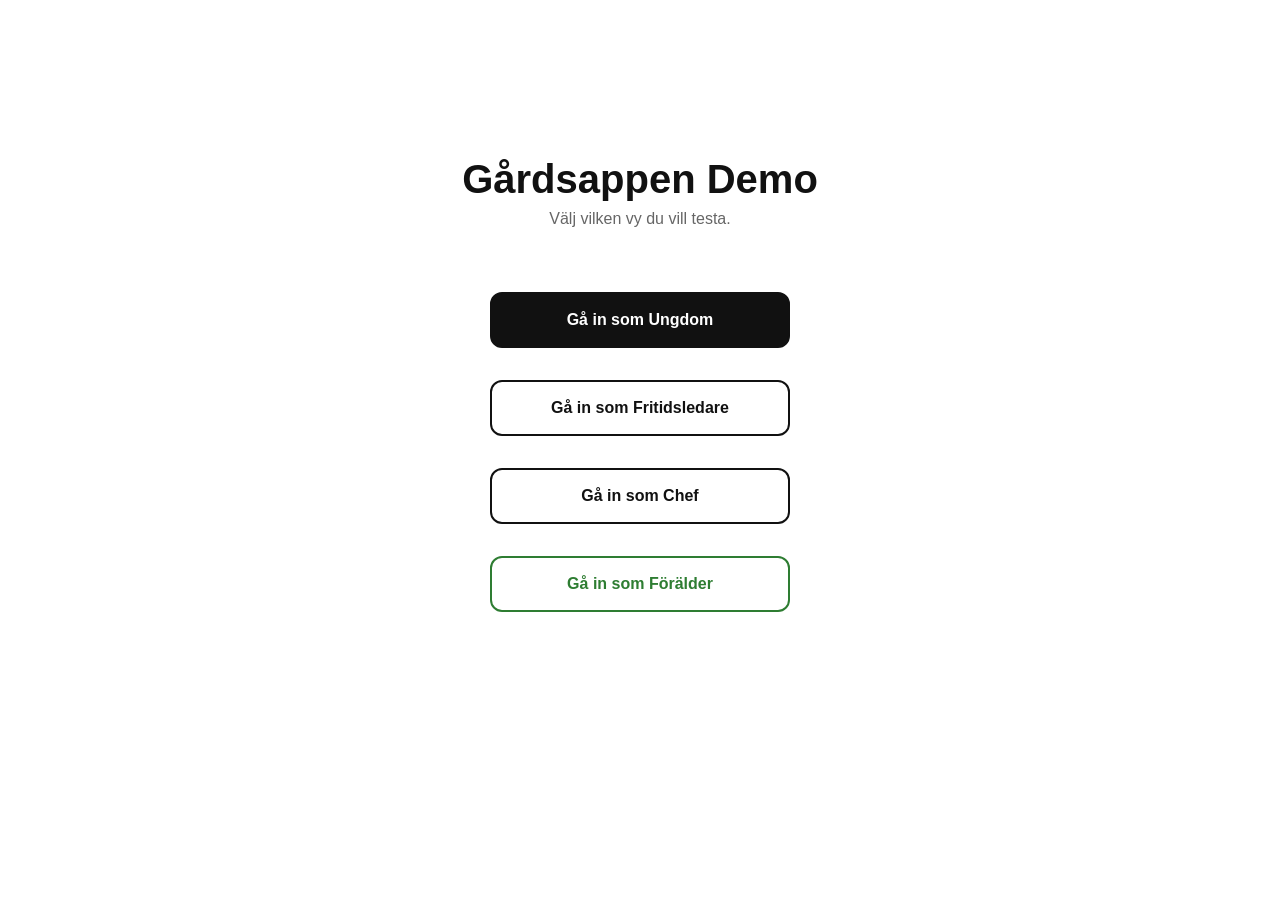
==== commit 184b099c: "Refactor main view structure and styles" ====
--- a/demo.html
+++ b/demo.html
@@ -12,7 +12,6 @@
         /* Ruting */
         .view { display: none; min-height: 100vh; padding: 24px 16px; padding-bottom: 80px; }
         .view.active { display: block; }
-        .hidden { display: none !important; }
         
         /* Header & Typografi */
         .clean-header { margin-bottom: 32px; }
@@ -59,15 +58,17 @@
     <div id="toast">Uppdaterad!</div>
 
     <!-- VY: LANDNING (Val av roll för demo) -->
-    <main id="view-start" class="view active" style="display: flex; flex-direction: column; justify-content: center; align-items: center; text-align: center;">
-        <h1 style="font-size: 40px; font-weight: 900; margin-bottom: 8px;">Gårdsappen Demo</h1>
-        <p style="color: #666; font-weight: 500; margin-bottom: 48px;">Välj vilken vy du vill testa.</p>
-        
-        <div style="width: 100%; max-width: 300px; display: flex; flex-direction: column; gap: 16px;">
-            <button class="btn-primary" onclick="switchView('view-ungdom')">Gå in som Ungdom</button>
-            <button class="btn-secondary" onclick="switchView('view-ledare')">Gå in som Fritidsledare</button>
-            <button class="btn-secondary" onclick="switchView('view-chef')">Gå in som Chef</button>
-            <button class="btn-secondary" style="border-color: #2e7d32; color: #2e7d32;" onclick="switchView('view-foralder')">Gå in som Förälder</button>
+    <main id="view-start" class="view active">
+        <div style="display: flex; flex-direction: column; justify-content: center; align-items: center; text-align: center; min-height: 80vh;">
+            <h1 style="font-size: 40px; font-weight: 900; margin-bottom: 8px;">Gårdsappen Demo</h1>
+            <p style="color: #666; font-weight: 500; margin-bottom: 48px;">Välj vilken vy du vill testa.</p>
+            
+            <div style="width: 100%; max-width: 300px; display: flex; flex-direction: column; gap: 16px;">
+                <button class="btn-primary" onclick="switchView('view-ungdom')">Gå in som Ungdom</button>
+                <button class="btn-secondary" onclick="switchView('view-ledare')">Gå in som Fritidsledare</button>
+                <button class="btn-secondary" onclick="switchView('view-chef')">Gå in som Chef</button>
+                <button class="btn-secondary" style="border-color: #2e7d32; color: #2e7d32;" onclick="switchView('view-foralder')">Gå in som Förälder</button>
+            </div>
         </div>
     </main>
 
@@ -257,25 +258,27 @@
     </main>
 
     <!-- VY: FÖRÄLDER -->
-    <main id="view-foralder" class="view" style="display: flex; flex-direction: column; justify-content: center; align-items: center; text-align: center;">
-        <!-- BankID inspirerad sköld-ikon -->
-        <svg class="w-16 h-16 text-blue-600 mb-6" style="width: 64px; height: 64px; color: #1d4ed8; margin-bottom: 24px;" fill="none" stroke="currentColor" stroke-width="1.5" viewBox="0 0 24 24"><path stroke-linecap="round" stroke-linejoin="round" d="M9 12l2 2 4-4m5.618-4.016A11.955 11.955 0 0112 2.944a11.955 11.955 0 01-8.618 3.04A12.02 12.02 0 003 9c0 5.591 3.824 10.29 9 11.622 5.176-1.332 9-6.03 9-11.622 0-1.042-.133-2.052-.382-3.016z"></path></svg>
-        
-        <h1 style="font-size: 32px; font-weight: 900; margin-bottom: 16px;">Gårdskort</h1>
-        <p style="font-size: 18px; color: #444; font-weight: 500; margin-bottom: 40px; max-width: 320px;">
-            Godkänn gårdskortet med BankID, inga glömda lappar.
-        </p>
-
-        <div style="width: 100%; max-width: 320px; text-align: left; background: #f9f9f9; padding: 16px; border-radius: 12px; margin-bottom: 32px; border: 2px solid #eee;">
-            <p style="font-size: 12px; font-weight: 700; text-transform: uppercase; color: #666; margin-bottom: 4px;">Ungdom</p>
-            <p style="font-size: 18px; font-weight: 700; margin-bottom: 16px;">Filip Filipsson (2010)</p>
-            <p style="font-size: 12px; font-weight: 700; text-transform: uppercase; color: #666; margin-bottom: 4px;">Din roll</p>
-            <p style="font-size: 16px; font-weight: 500;">Vårdnadshavare 1</p>
-        </div>
-
-        <button class="btn-primary" style="background-color: #1d4ed8; border-color: #1e3a8a; max-width: 320px;" onclick="showToast('Gårdskortet är nu digitalt signerat och giltigt!')">Signera med BankID</button>
-        
-        <button class="btn-secondary" style="margin-top: 48px; border: none; color: #666;" onclick="switchView('view-start')">Avbryt Demo</button>
+    <main id="view-foralder" class="view">
+        <div style="display: flex; flex-direction: column; justify-content: center; align-items: center; text-align: center; min-height: 80vh;">
+            <!-- BankID inspirerad sköld-ikon -->
+            <svg class="w-16 h-16 text-blue-600 mb-6" style="width: 64px; height: 64px; color: #1d4ed8; margin-bottom: 24px;" fill="none" stroke="currentColor" stroke-width="1.5" viewBox="0 0 24 24"><path stroke-linecap="round" stroke-linejoin="round" d="M9 12l2 2 4-4m5.618-4.016A11.955 11.955 0 0112 2.944a11.955 11.955 0 01-8.618 3.04A12.02 12.02 0 003 9c0 5.591 3.824 10.29 9 11.622 5.176-1.332 9-6.03 9-11.622 0-1.042-.133-2.052-.382-3.016z"></path></svg>
+            
+            <h1 style="font-size: 32px; font-weight: 900; margin-bottom: 16px;">Gårdskort</h1>
+            <p style="font-size: 18px; color: #444; font-weight: 500; margin-bottom: 40px; max-width: 320px;">
+                Godkänn gårdskortet med BankID, inga glömda lappar.
+            </p>
+
+            <div style="width: 100%; max-width: 320px; text-align: left; background: #f9f9f9; padding: 16px; border-radius: 12px; margin-bottom: 32px; border: 2px solid #eee;">
+                <p style="font-size: 12px; font-weight: 700; text-transform: uppercase; color: #666; margin-bottom: 4px;">Ungdom</p>
+                <p style="font-size: 18px; font-weight: 700; margin-bottom: 16px;">Filip Filipsson (2010)</p>
+                <p style="font-size: 12px; font-weight: 700; text-transform: uppercase; color: #666; margin-bottom: 4px;">Din roll</p>
+                <p style="font-size: 16px; font-weight: 500;">Vårdnadshavare 1</p>
+            </div>
+
+            <button class="btn-primary" style="background-color: #1d4ed8; border-color: #1e3a8a; max-width: 320px;" onclick="showToast('Gårdskortet är nu digitalt signerat och giltigt!')">Signera med BankID</button>
+            
+            <button class="btn-secondary" style="margin-top: 48px; max-width: 320px; border: none; color: #666;" onclick="switchView('view-start')">Avbryt Demo</button>
+        </div>
     </main>
 
     <!-- VY: UTRYMNING (Låst skärm för ledare) -->
